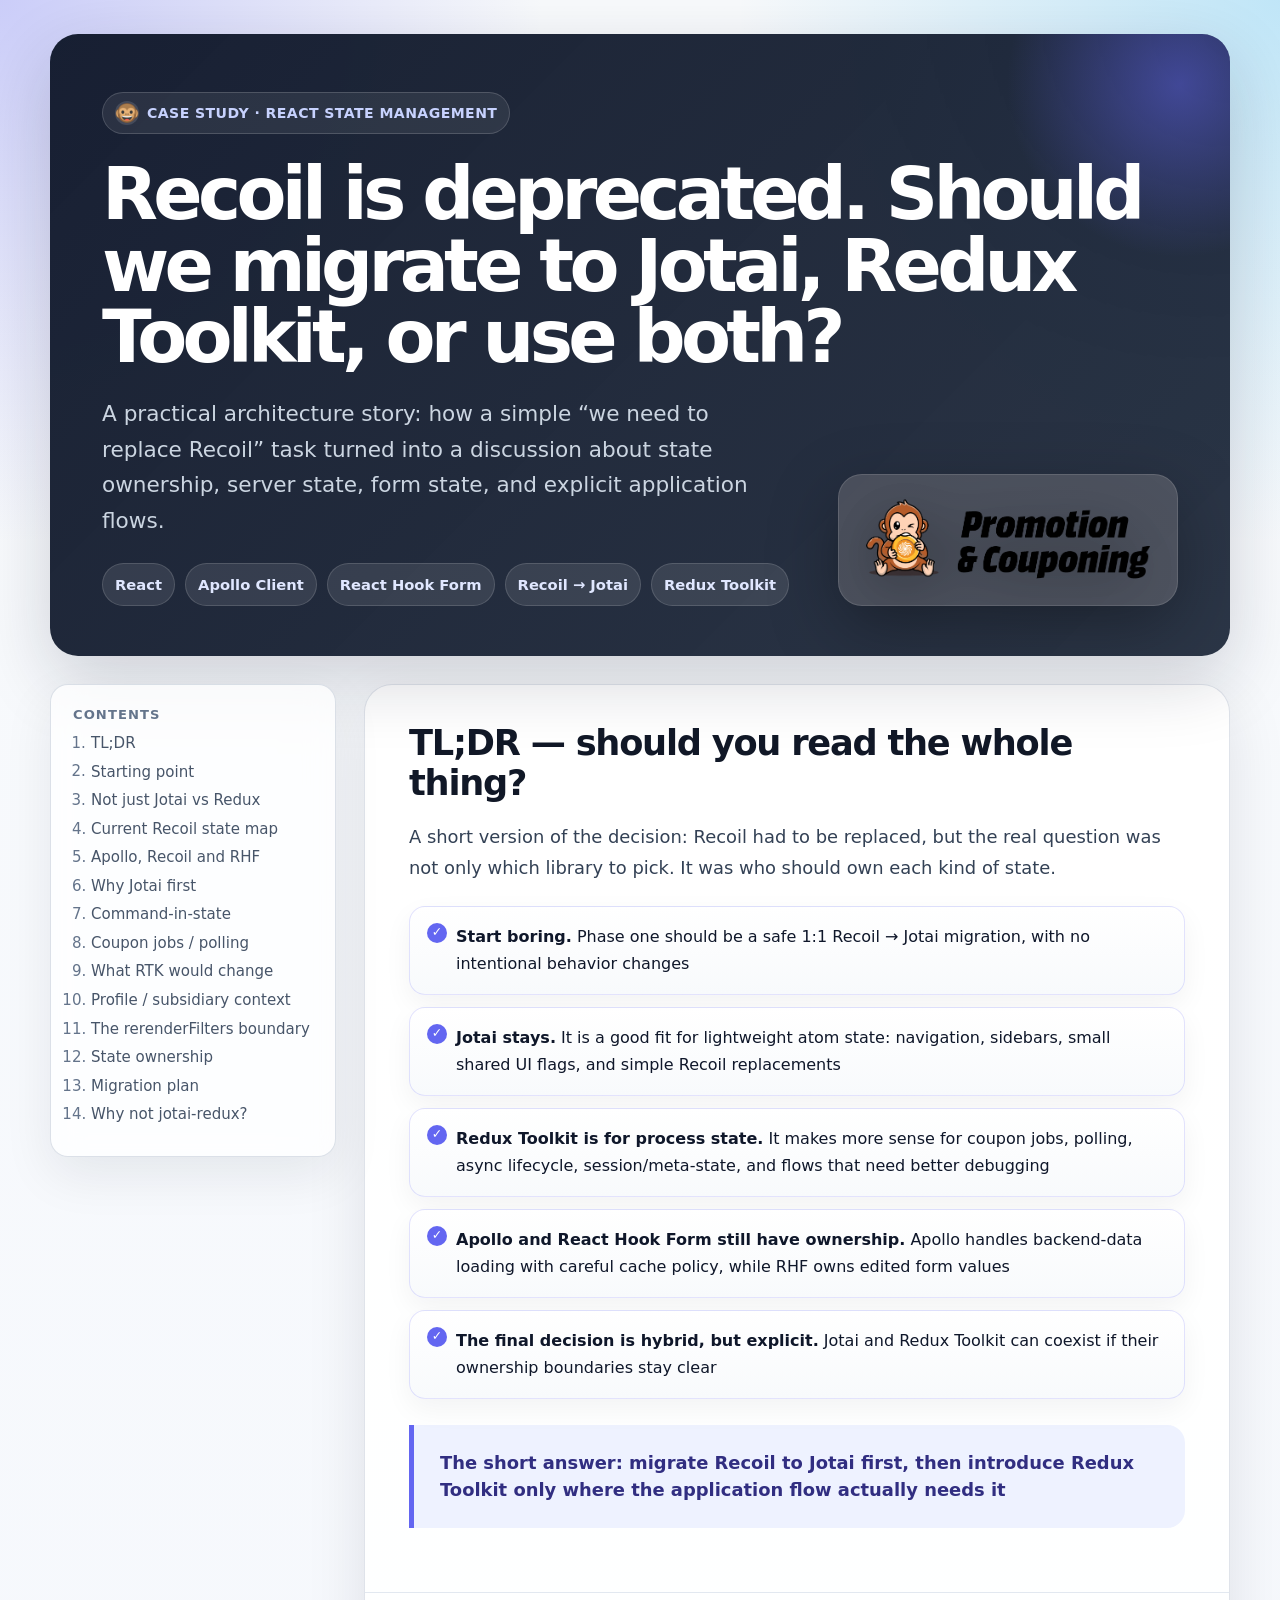
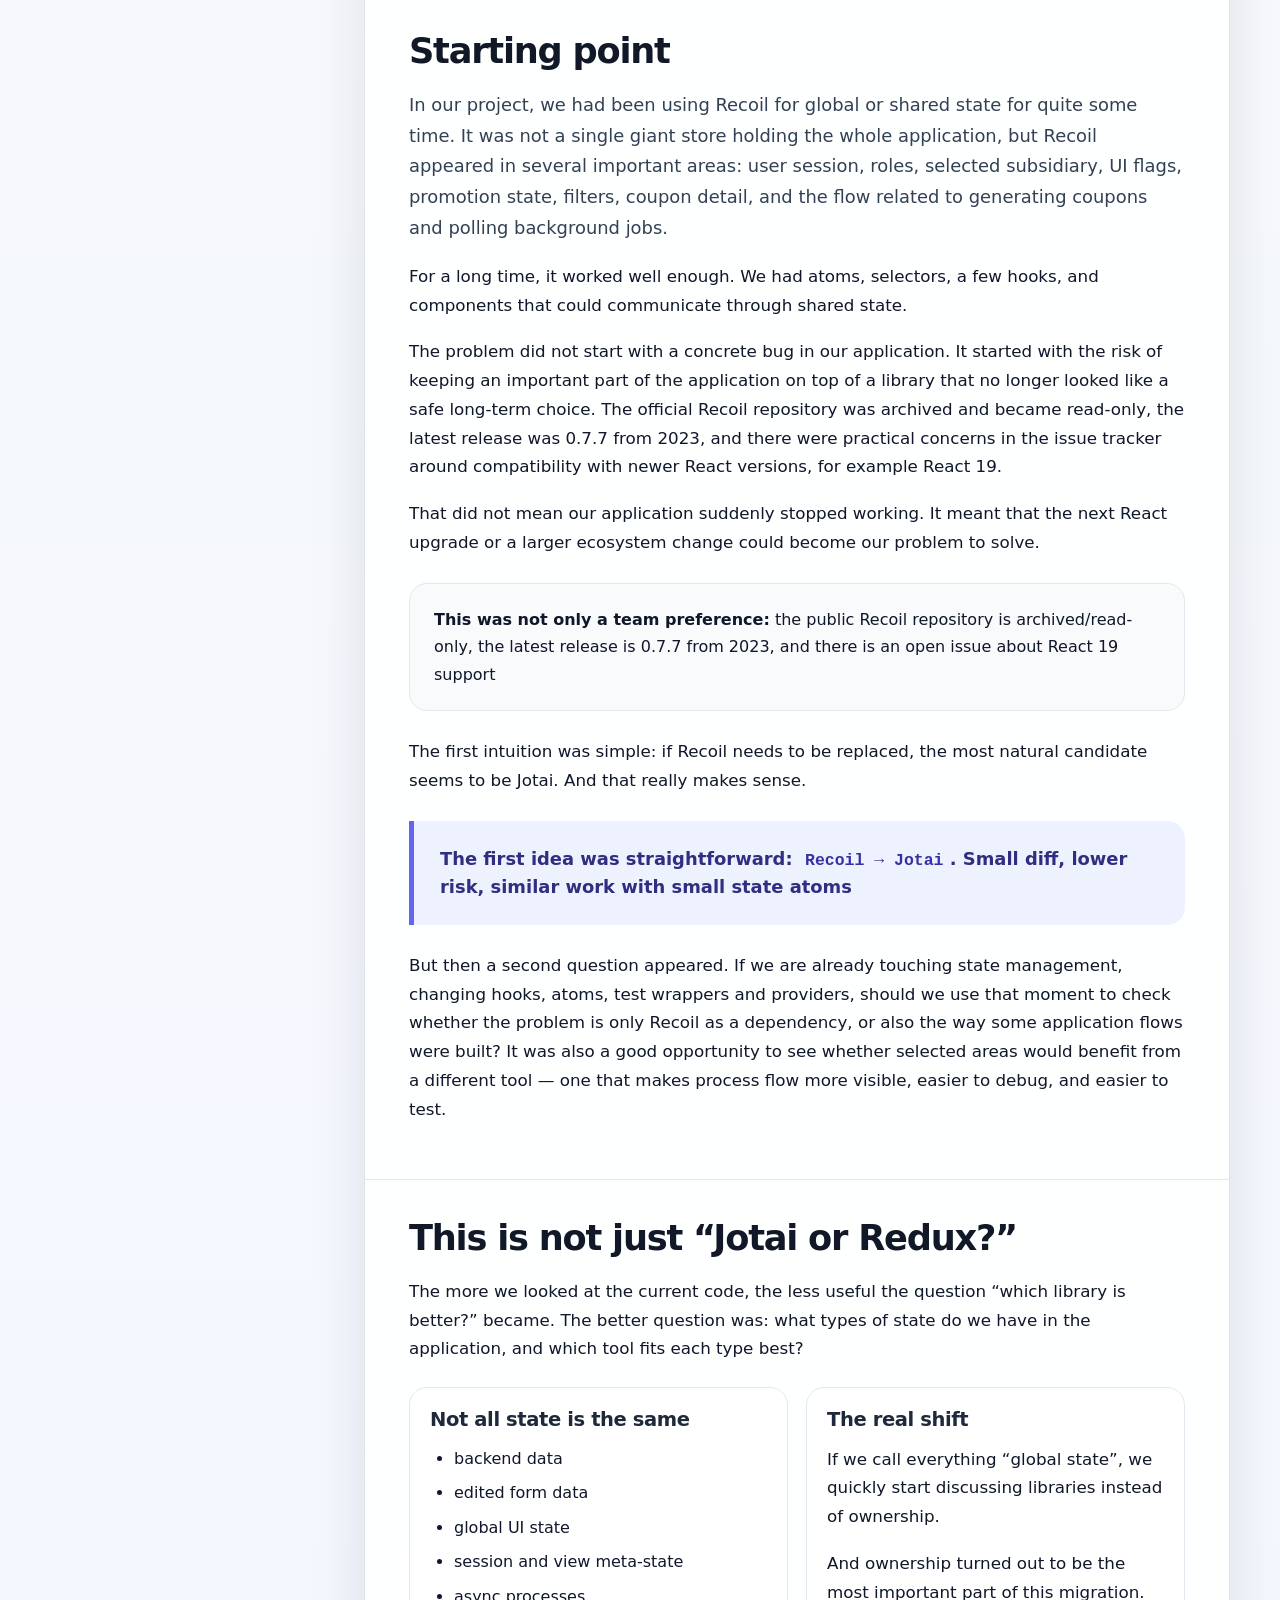
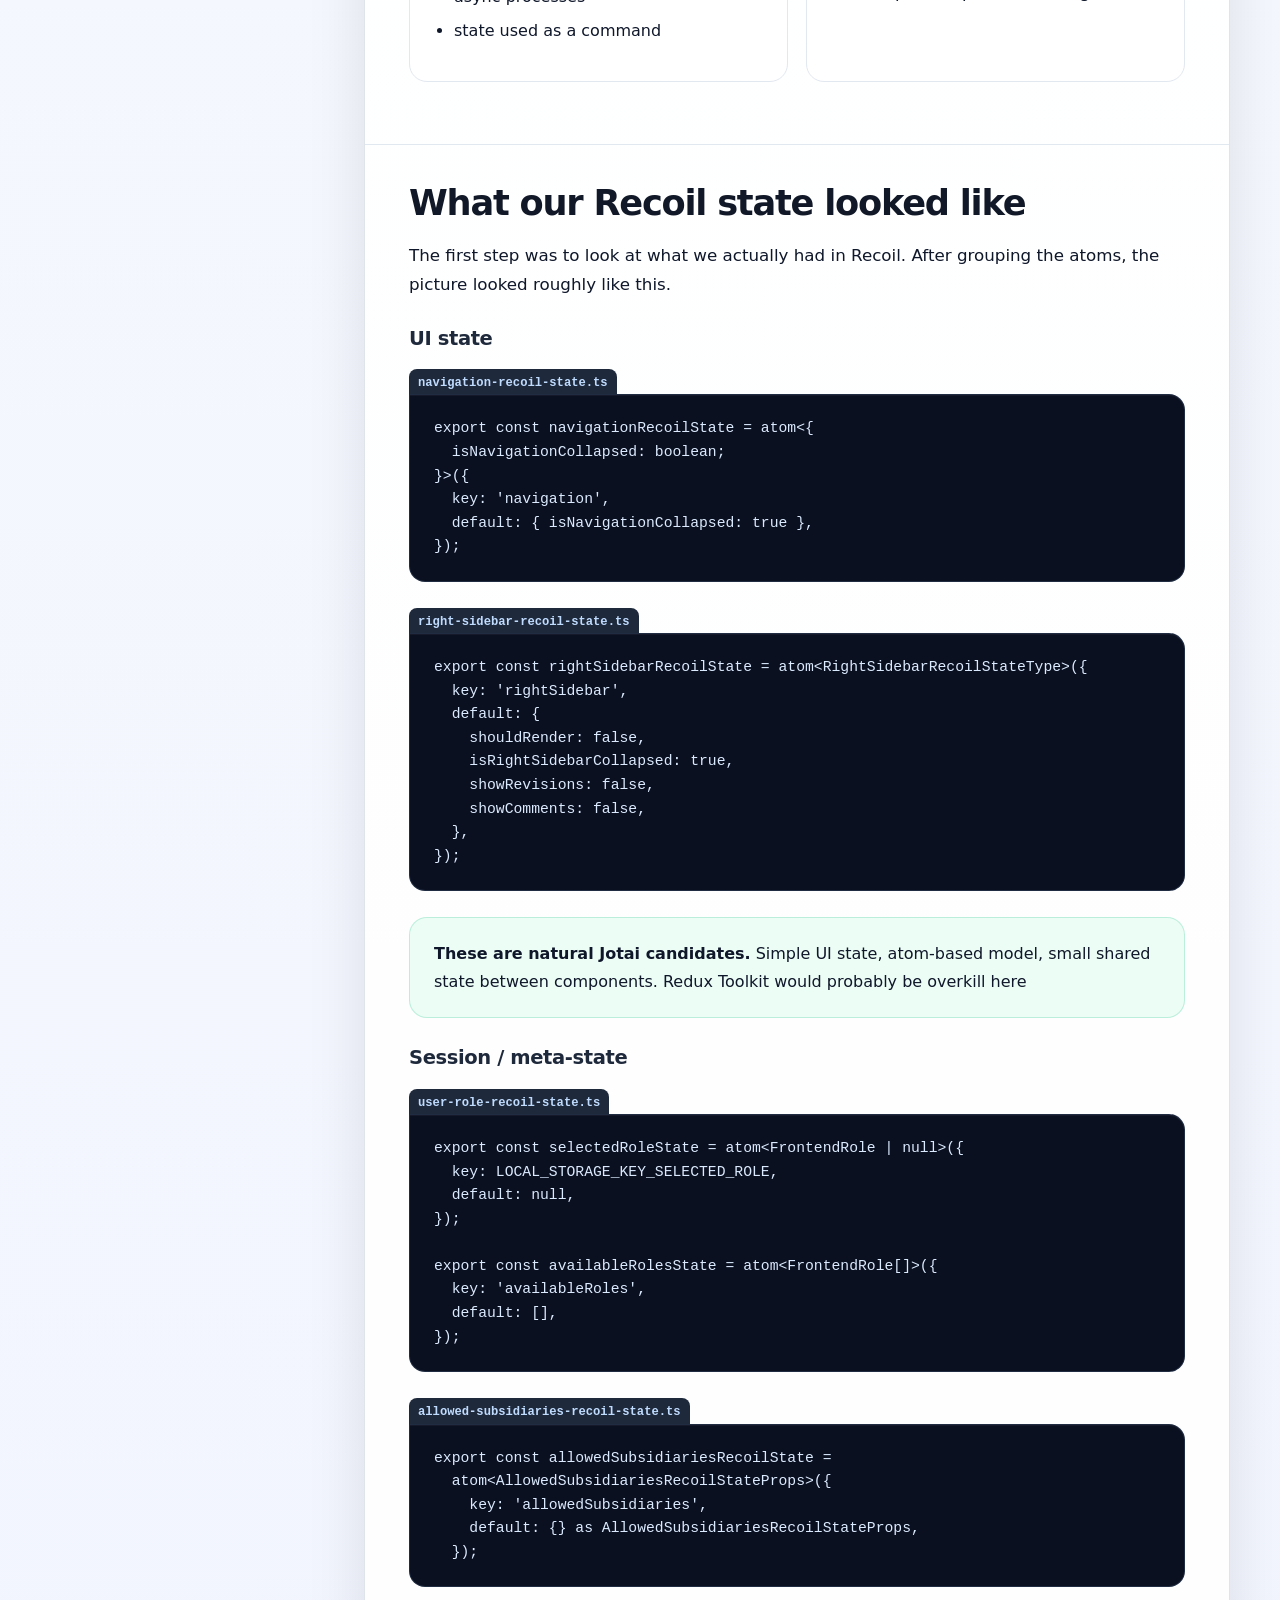
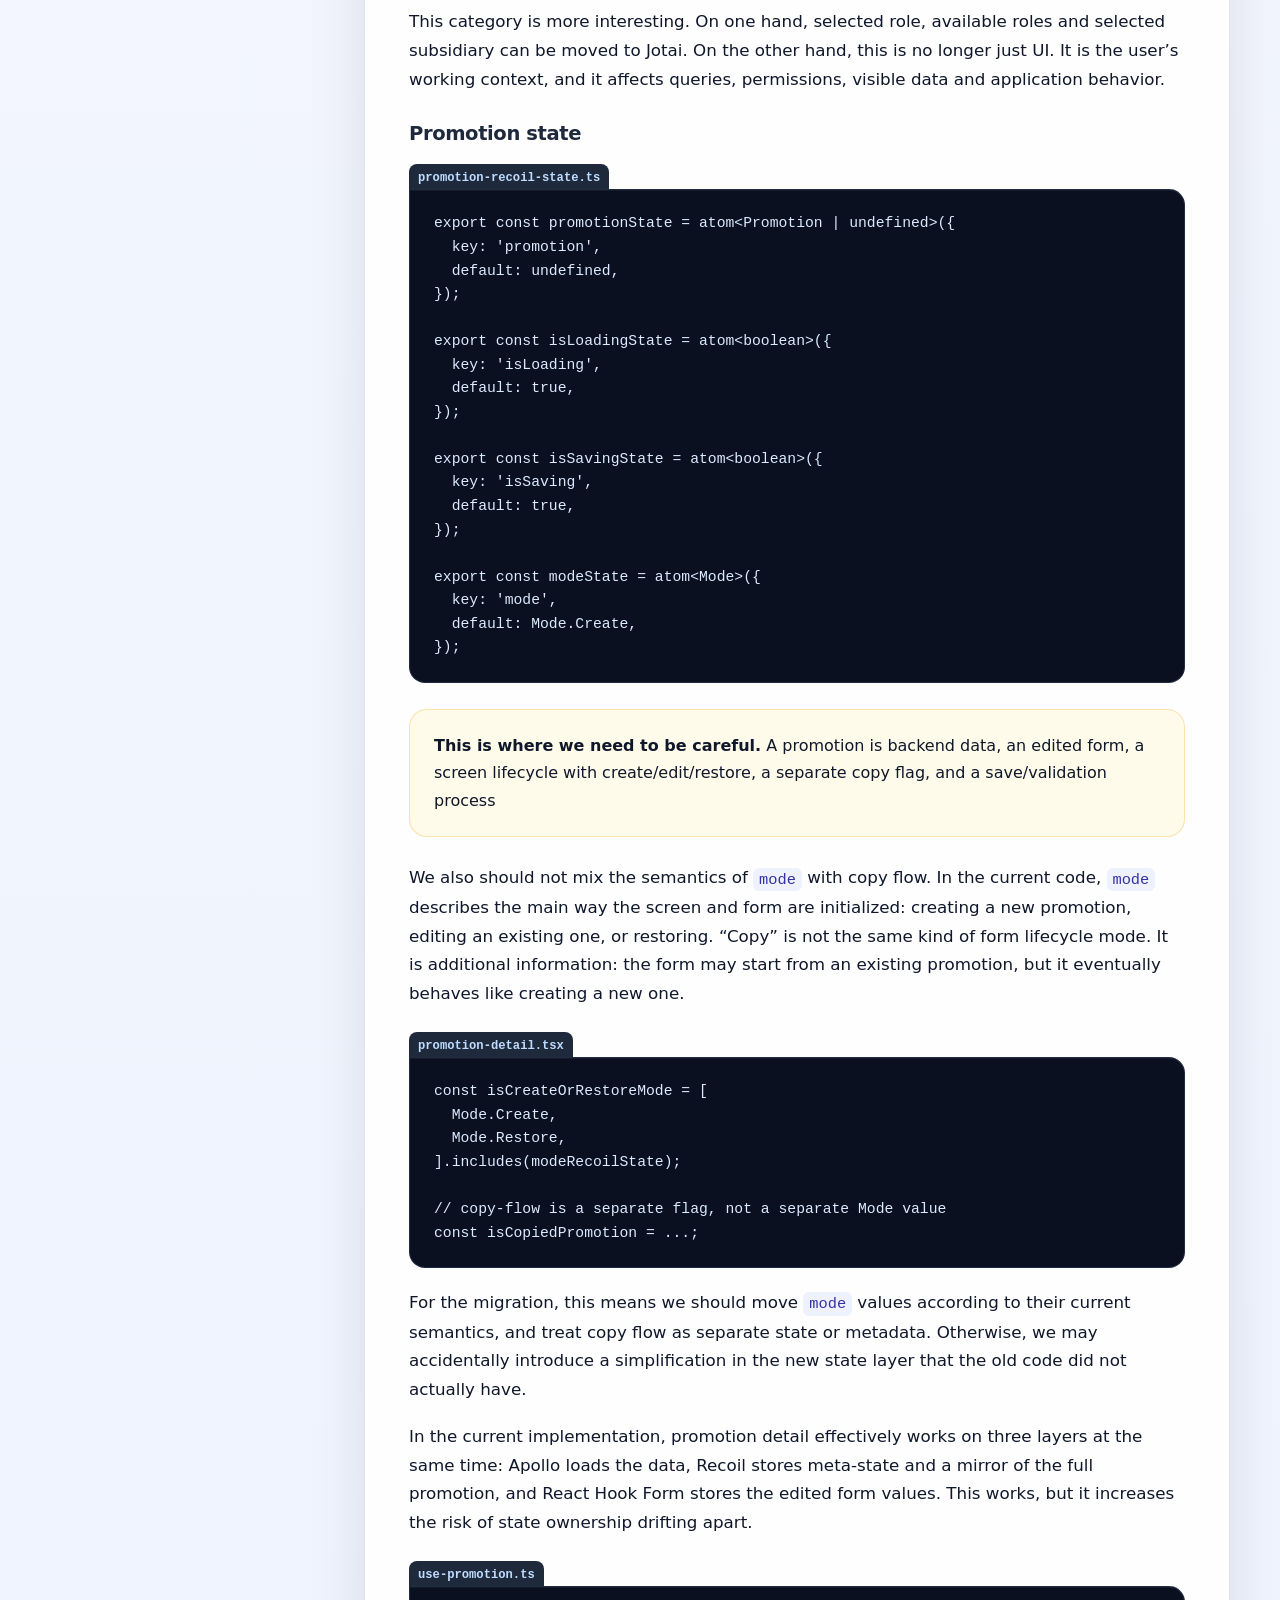
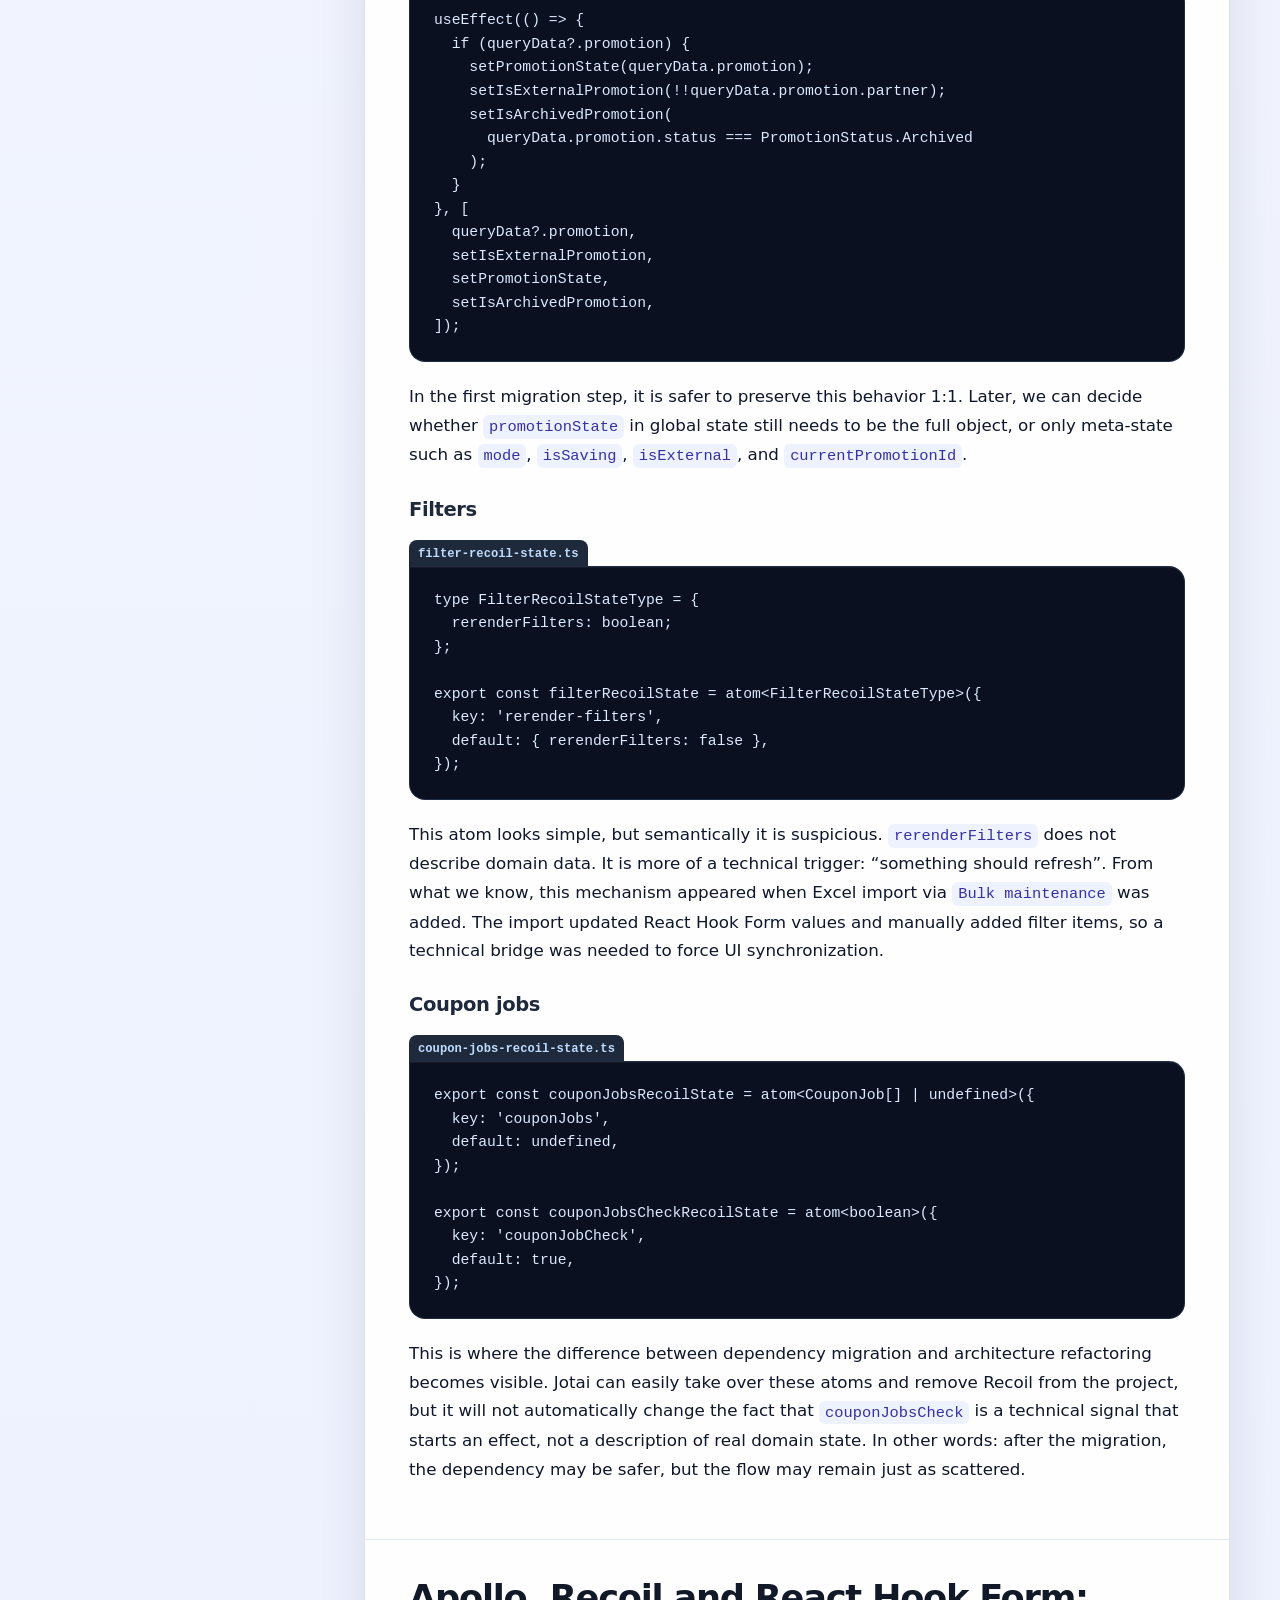
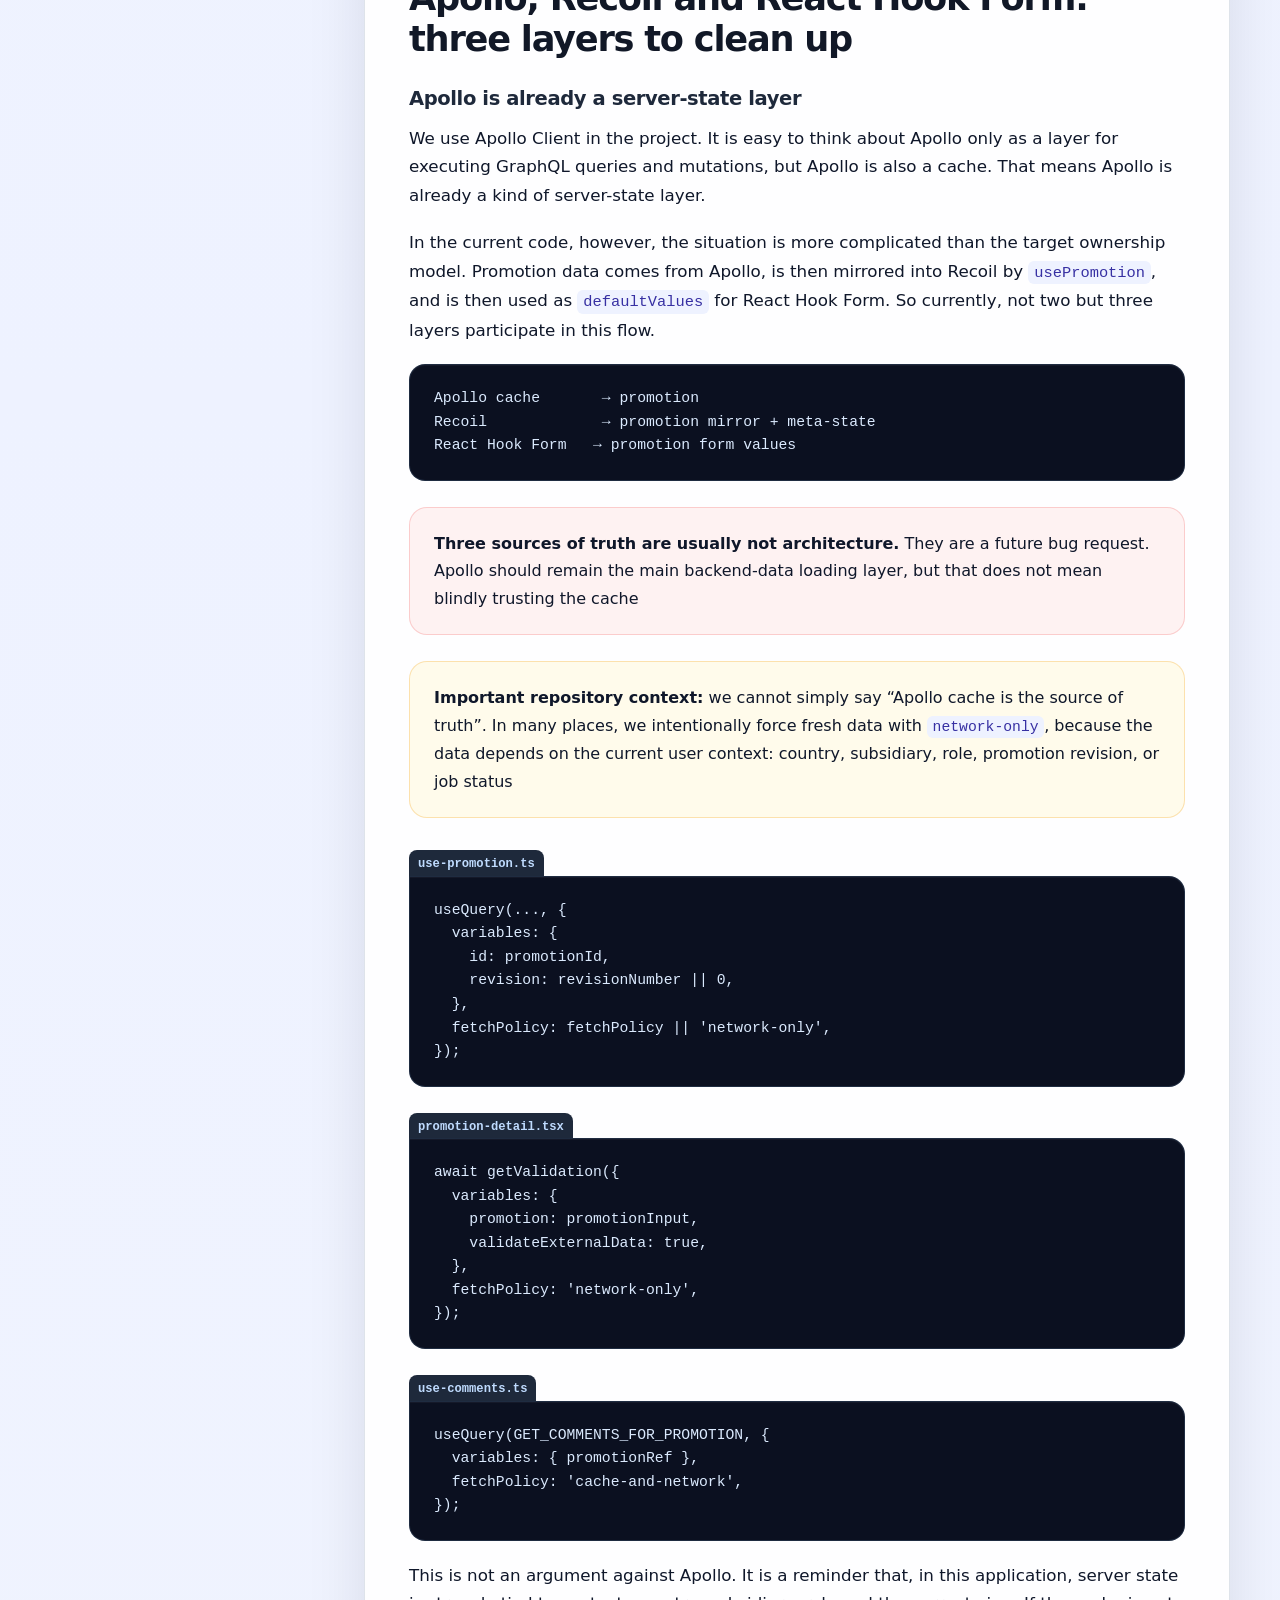
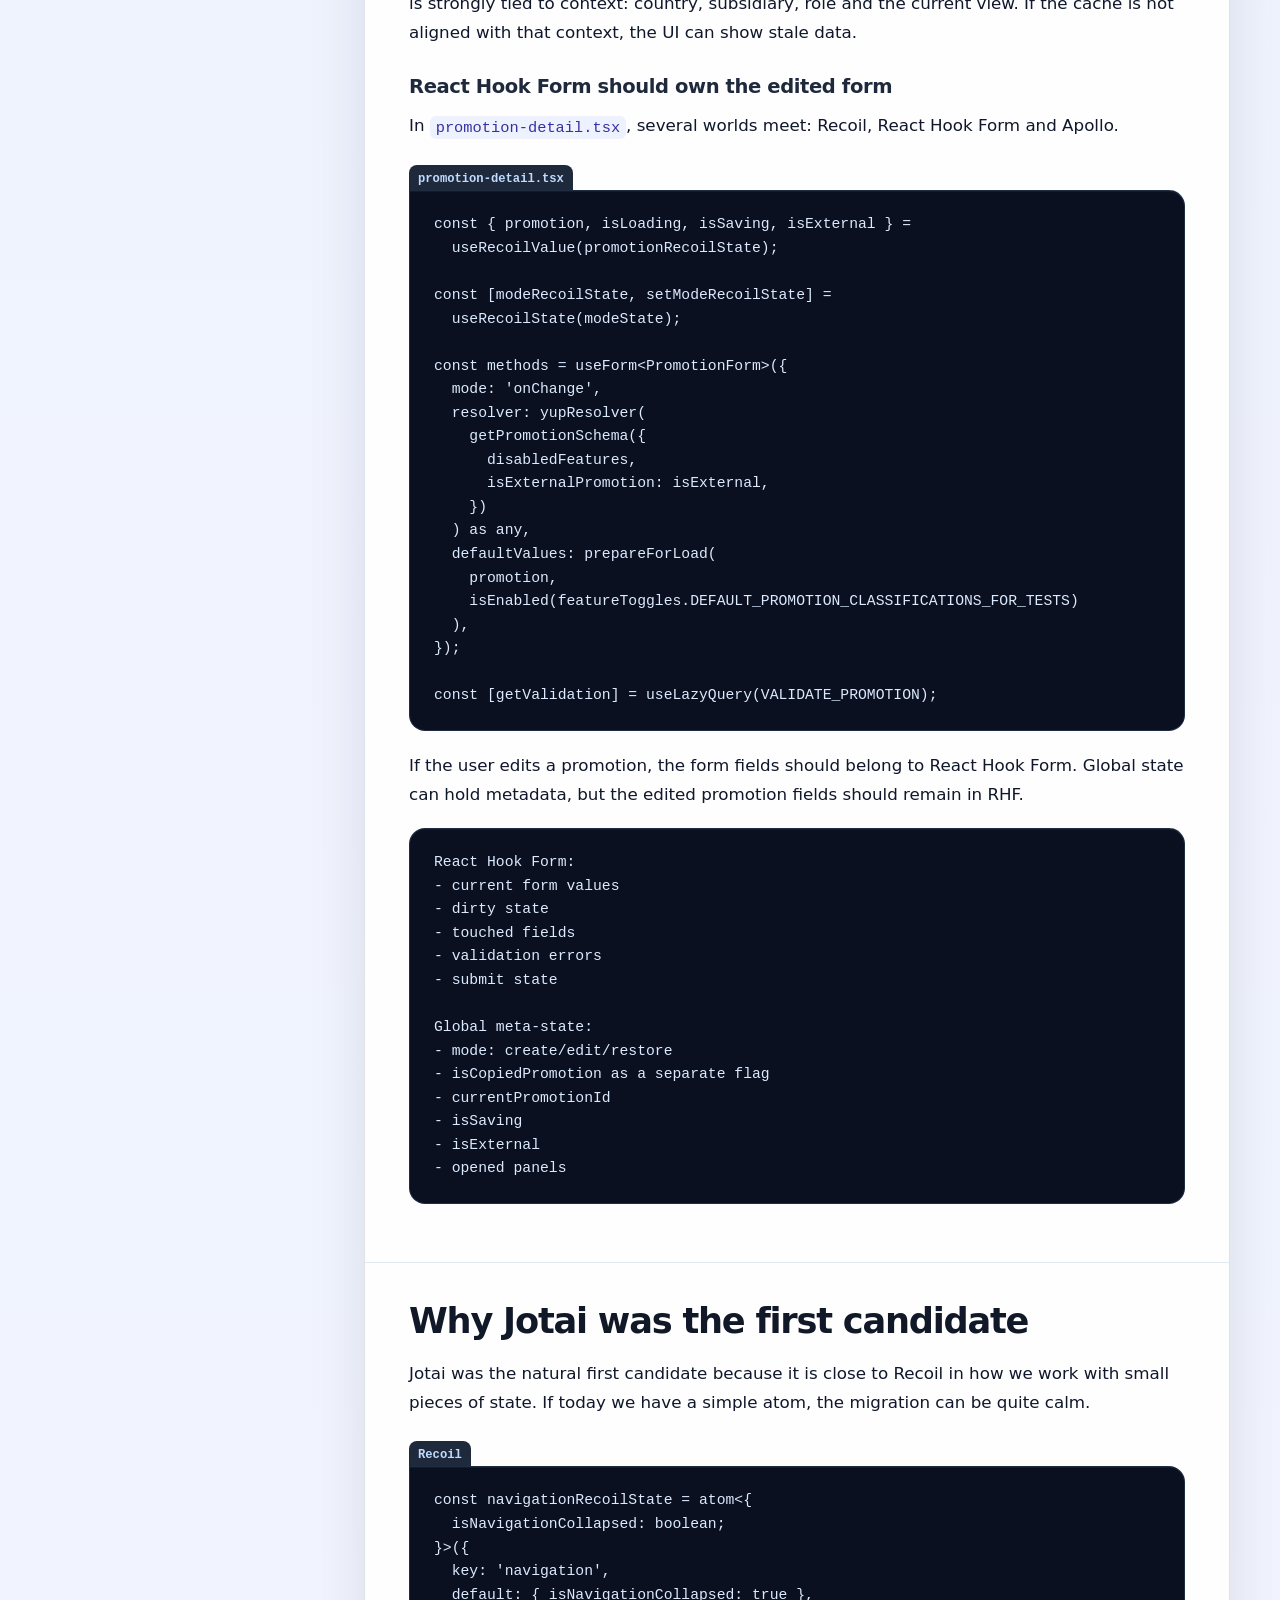
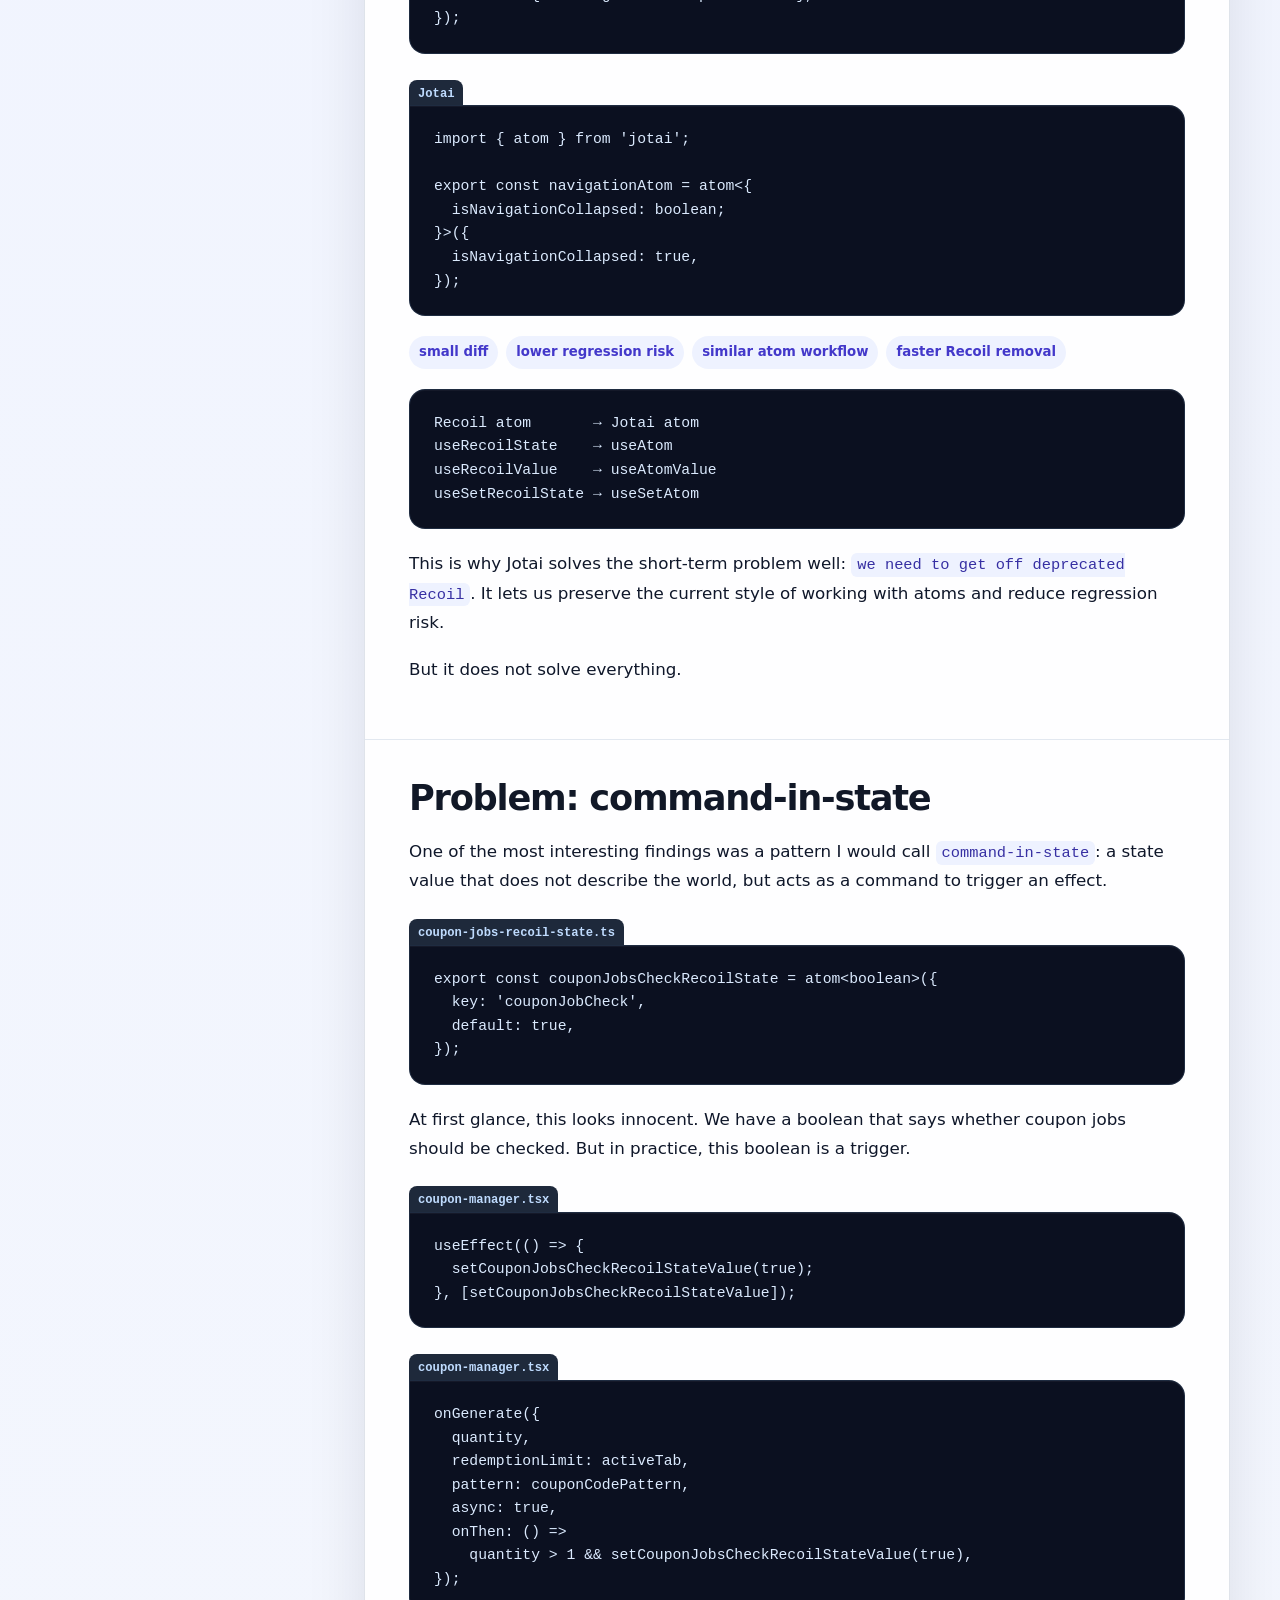
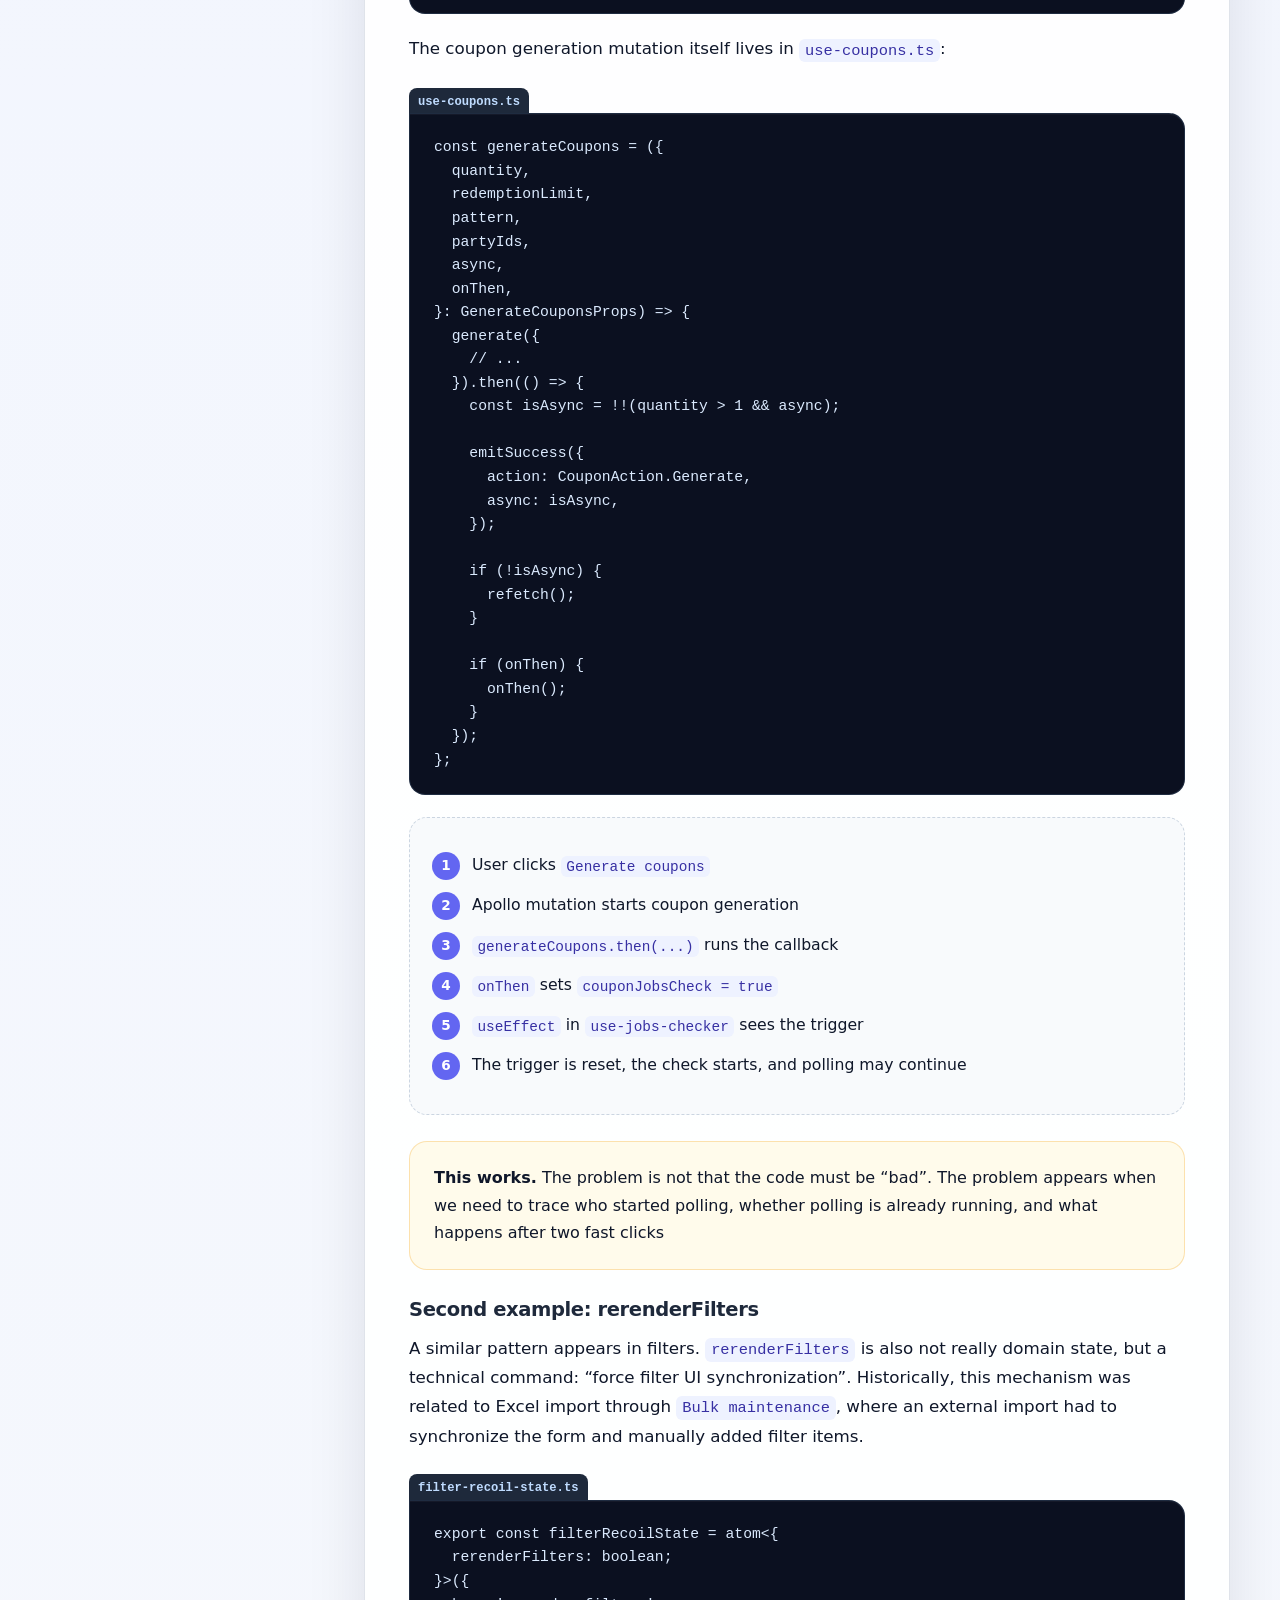
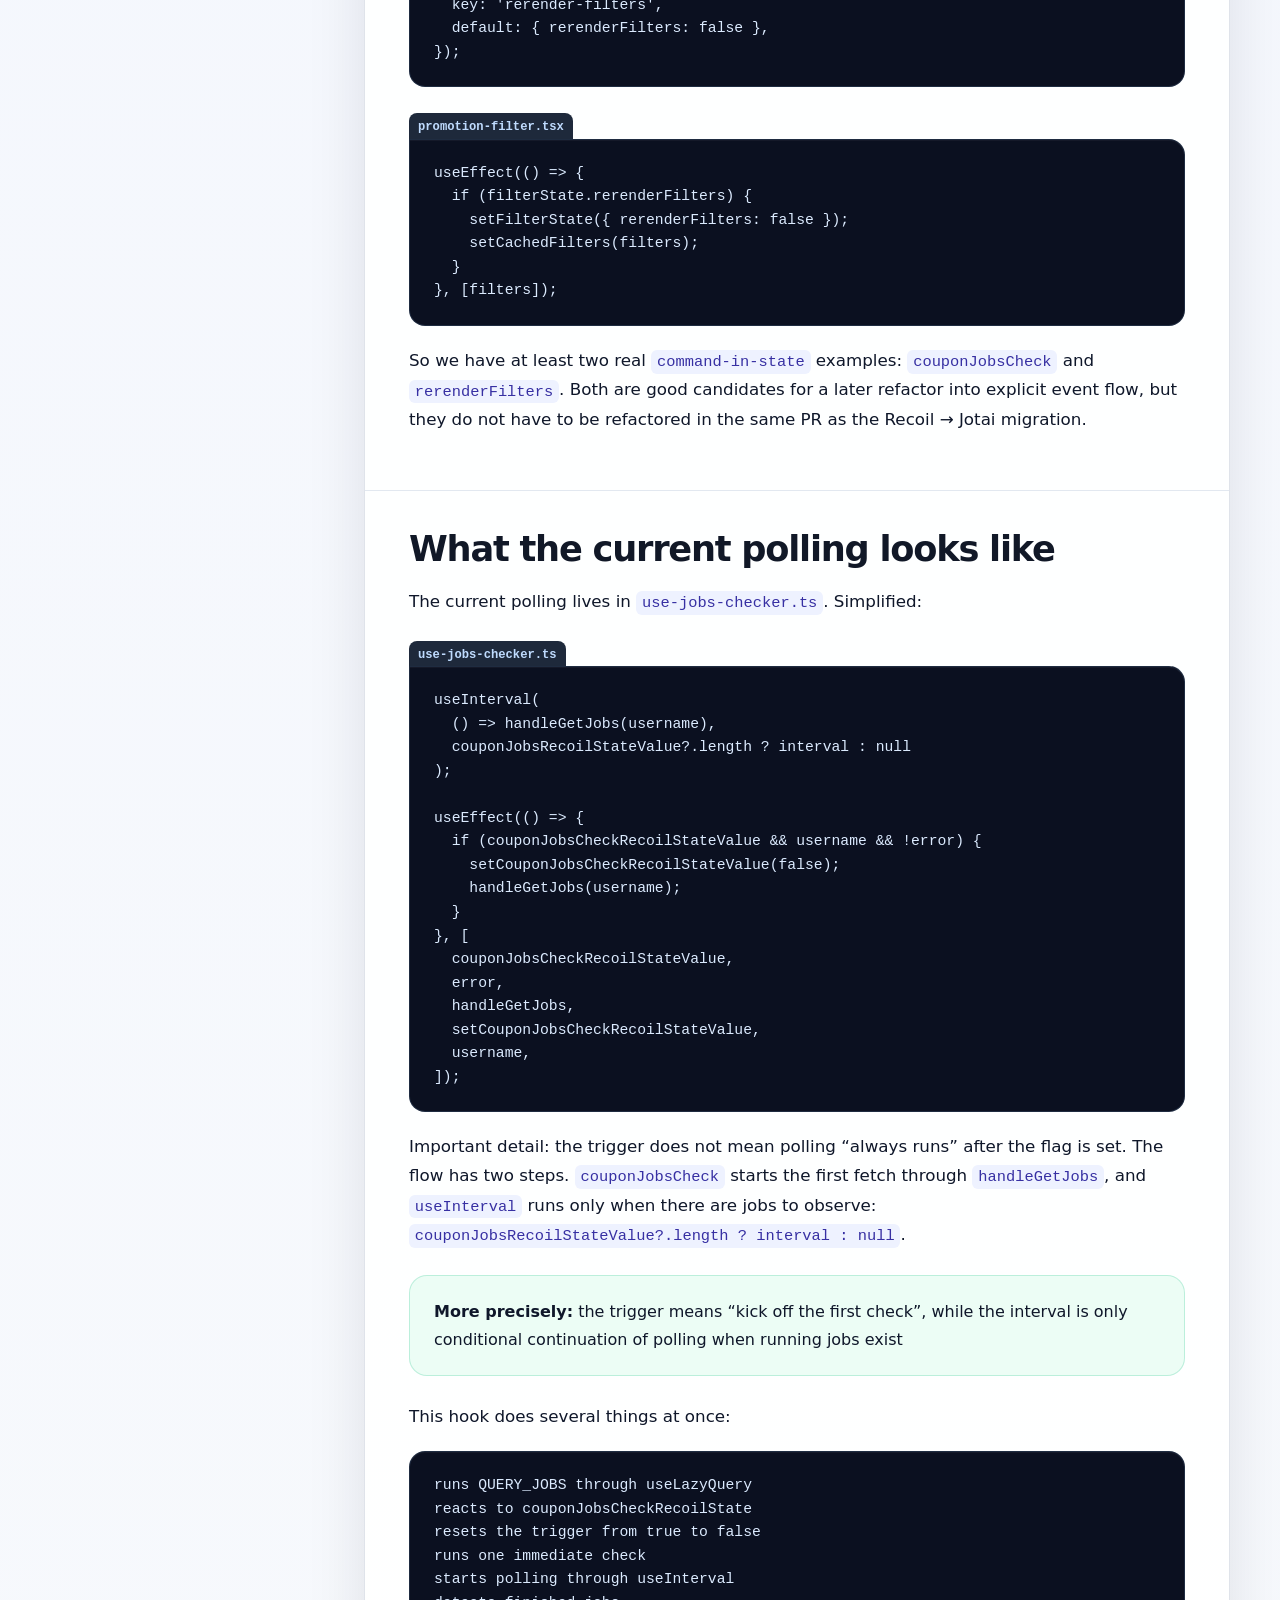
==== index.html @ 20855529 "initial commit" ====
<!doctype html>
<html lang="en">
<head>
  <meta charset="utf-8" />
  <meta name="viewport" content="width=device-width, initial-scale=1" />
  <meta name="author" content="Grzegorz Kromkowski" />
  <meta name="description" content="A practical case study about replacing deprecated Recoil with Jotai and selectively introducing Redux Toolkit for explicit application flows." />
  <title>Recoil is deprecated. Should we migrate to Jotai, Redux Toolkit, or use both?</title>
  <link rel="icon" type="image/x-icon" href="./images/favicon.ico" />
    <link rel="stylesheet" href="./style.css" />

  <!-- jotai-redux docs: atomWithStore creates an atom from a Redux store and is two-way binding. -->
</head>
<body>
  <main class="page">
    <header class="hero">
      <div class="hero-inner">
        <div class="eyebrow"><img class="eyebrow-icon" src="./images/mascot-icon.png" alt="" /> Case study · React state management</div>
        <h1>Recoil is deprecated. Should we migrate to Jotai, Redux Toolkit, or use both?</h1>
        <p class="lead">A practical architecture story: how a simple “we need to replace Recoil” task turned into a discussion about state ownership, server state, form state, and explicit application flows.</p>
        <div class="meta-row"><span class="pill">React</span><span class="pill">Apollo Client</span><span class="pill">React Hook Form</span><span class="pill">Recoil → Jotai</span><span class="pill">Redux Toolkit</span></div>
      </div>
      <div class="hero-logo-panel" aria-label="Team logo"><img class="team-logo" src="./images/team-mascot-logo.png" alt="Team mascot logo" /></div>
    </header>
    <div class="layout">
      <aside class="toc" aria-label="Table of contents"><h2>Contents</h2><ol>
          <li><a href="#tldr">TL;DR</a></li><li><a href="#intro">Starting point</a></li><li><a href="#question">Not just Jotai vs Redux</a></li><li><a href="#recoil-map">Current Recoil state map</a></li><li><a href="#apollo-rhf">Apollo, Recoil and RHF</a></li><li><a href="#jotai">Why Jotai first</a></li><li><a href="#command">Command-in-state</a></li><li><a href="#polling">Coupon jobs / polling</a></li><li><a href="#redux">What RTK would change</a></li><li><a href="#profile">Profile / subsidiary context</a></li><li><a href="#filters">The rerenderFilters boundary</a></li><li><a href="#ownership">State ownership</a></li><li><a href="#plan">Migration plan</a></li><li><a href="#jotai-redux">Why not jotai-redux?</a></li>
          </ol></aside>
      <article class="article-card">
        <section id="tldr">
          <h2>TL;DR — should you read the whole thing?</h2>
          <p class="intro">
            A short version of the decision: Recoil had to be replaced, but the real question was not only which library to pick. It was who should own each kind of state.
          </p>

          <ul class="tldr-list">
            <li>
              <strong>Start boring.</strong>
              Phase one should be a safe 1:1 Recoil → Jotai migration, with no intentional behavior changes
            </li>
            <li>
              <strong>Jotai stays.</strong>
              It is a good fit for lightweight atom state: navigation, sidebars, small shared UI flags, and simple Recoil replacements
            </li>
            <li>
              <strong>Redux Toolkit is for process state.</strong>
              It makes more sense for coupon jobs, polling, async lifecycle, session/meta-state, and flows that need better debugging
            </li>
            <li>
              <strong>Apollo and React Hook Form still have ownership.</strong>
              Apollo handles backend-data loading with careful cache policy, while RHF owns edited form values
            </li>
            <li>
              <strong>The final decision is hybrid, but explicit.</strong>
              Jotai and Redux Toolkit can coexist if their ownership boundaries stay clear
            </li>
          </ul>

          <div class="quote">
            The short answer: migrate Recoil to Jotai first, then introduce Redux Toolkit only where the application flow actually needs it
          </div>
        </section>



        <section id="intro"><h2>Starting point</h2><p class="intro">In our project, we had been using Recoil for global or shared state for quite some time. It was not a single giant store holding the whole application, but Recoil appeared in several important areas: user session, roles, selected subsidiary, UI flags, promotion state, filters, coupon detail, and the flow related to generating coupons and polling background jobs.</p><p>For a long time, it worked well enough. We had atoms, selectors, a few hooks, and components that could communicate through shared state.</p><p>The problem did not start with a concrete bug in our application. It started with the risk of keeping an important part of the application on top of a library that no longer looked like a safe long-term choice. The official Recoil repository was archived and became read-only, the latest release was 0.7.7 from 2023, and there were practical concerns in the issue tracker around compatibility with newer React versions, for example React 19.</p><p>That did not mean our application suddenly stopped working. It meant that the next React upgrade or a larger ecosystem change could become our problem to solve.</p><div class="callout"><strong>This was not only a team preference:</strong> the public Recoil repository is archived/read-only, the latest release is 0.7.7 from 2023, and there is an open issue about React 19 support</div><p>The first intuition was simple: if Recoil needs to be replaced, the most natural candidate seems to be Jotai. And that really makes sense.</p><div class="quote">The first idea was straightforward: <code>Recoil → Jotai</code>. Small diff, lower risk, similar work with small state atoms</div><p>But then a second question appeared. If we are already touching state management, changing hooks, atoms, test wrappers and providers, should we use that moment to check whether the problem is only Recoil as a dependency, or also the way some application flows were built? It was also a good opportunity to see whether selected areas would benefit from a different tool — one that makes process flow more visible, easier to debug, and easier to test.</p></section>
        <section id="question"><h2>This is not just “Jotai or Redux?”</h2><p>The more we looked at the current code, the less useful the question “which library is better?” became. The better question was: what types of state do we have in the application, and which tool fits each type best?</p><div class="split"><div class="mini-card"><h3>Not all state is the same</h3><ul><li>backend data</li><li>edited form data</li><li>global UI state</li><li>session and view meta-state</li><li>async processes</li><li>state used as a command</li></ul></div><div class="mini-card"><h3>The real shift</h3><p>If we call everything “global state”, we quickly start discussing libraries instead of ownership.</p><p>And ownership turned out to be the most important part of this migration.</p></div></div></section>
        <section id="recoil-map"><h2>What our Recoil state looked like</h2><p>The first step was to look at what we actually had in Recoil. After grouping the atoms, the picture looked roughly like this.</p><h3>UI state</h3><span class="code-label">navigation-recoil-state.ts</span><pre><code>export const navigationRecoilState = atom&lt;{
  isNavigationCollapsed: boolean;
}&gt;({
  key: 'navigation',
  default: { isNavigationCollapsed: true },
});</code></pre><span class="code-label">right-sidebar-recoil-state.ts</span><pre><code>export const rightSidebarRecoilState = atom&lt;RightSidebarRecoilStateType&gt;({
  key: 'rightSidebar',
  default: {
    shouldRender: false,
    isRightSidebarCollapsed: true,
    showRevisions: false,
    showComments: false,
  },
});</code></pre><div class="callout success"><strong>These are natural Jotai candidates.</strong> Simple UI state, atom-based model, small shared state between components. Redux Toolkit would probably be overkill here</div><h3>Session / meta-state</h3><span class="code-label">user-role-recoil-state.ts</span><pre><code>export const selectedRoleState = atom&lt;FrontendRole | null&gt;({
  key: LOCAL_STORAGE_KEY_SELECTED_ROLE,
  default: null,
});

export const availableRolesState = atom&lt;FrontendRole[]&gt;({
  key: 'availableRoles',
  default: [],
});</code></pre><span class="code-label">allowed-subsidiaries-recoil-state.ts</span><pre><code>export const allowedSubsidiariesRecoilState =
  atom&lt;AllowedSubsidiariesRecoilStateProps&gt;({
    key: 'allowedSubsidiaries',
    default: {} as AllowedSubsidiariesRecoilStateProps,
  });</code></pre><p>This category is more interesting. On one hand, selected role, available roles and selected subsidiary can be moved to Jotai. On the other hand, this is no longer just UI. It is the user’s working context, and it affects queries, permissions, visible data and application behavior.</p><h3>Promotion state</h3><span class="code-label">promotion-recoil-state.ts</span><pre><code>export const promotionState = atom&lt;Promotion | undefined&gt;({
  key: 'promotion',
  default: undefined,
});

export const isLoadingState = atom&lt;boolean&gt;({
  key: 'isLoading',
  default: true,
});

export const isSavingState = atom&lt;boolean&gt;({
  key: 'isSaving',
  default: true,
});

export const modeState = atom&lt;Mode&gt;({
  key: 'mode',
  default: Mode.Create,
});</code></pre><div class="callout warning"><strong>This is where we need to be careful.</strong> A promotion is backend data, an edited form, a screen lifecycle with create/edit/restore, a separate copy flag, and a save/validation process</div><p>We also should not mix the semantics of <code>mode</code> with copy flow. In the current code, <code>mode</code> describes the main way the screen and form are initialized: creating a new promotion, editing an existing one, or restoring. “Copy” is not the same kind of form lifecycle mode. It is additional information: the form may start from an existing promotion, but it eventually behaves like creating a new one.</p><span class="code-label">promotion-detail.tsx</span><pre><code>const isCreateOrRestoreMode = [
  Mode.Create,
  Mode.Restore,
].includes(modeRecoilState);

// copy-flow is a separate flag, not a separate Mode value
const isCopiedPromotion = ...;</code></pre><p>For the migration, this means we should move <code>mode</code> values according to their current semantics, and treat copy flow as separate state or metadata. Otherwise, we may accidentally introduce a simplification in the new state layer that the old code did not actually have.</p><p>In the current implementation, promotion detail effectively works on three layers at the same time: Apollo loads the data, Recoil stores meta-state and a mirror of the full promotion, and React Hook Form stores the edited form values. This works, but it increases the risk of state ownership drifting apart.</p><span class="code-label">use-promotion.ts</span><pre><code>useEffect(() => {
  if (queryData?.promotion) {
    setPromotionState(queryData.promotion);
    setIsExternalPromotion(!!queryData.promotion.partner);
    setIsArchivedPromotion(
      queryData.promotion.status === PromotionStatus.Archived
    );
  }
}, [
  queryData?.promotion,
  setIsExternalPromotion,
  setPromotionState,
  setIsArchivedPromotion,
]);</code></pre><p>In the first migration step, it is safer to preserve this behavior 1:1. Later, we can decide whether <code>promotionState</code> in global state still needs to be the full object, or only meta-state such as <code>mode</code>, <code>isSaving</code>, <code>isExternal</code>, and <code>currentPromotionId</code>.</p><h3>Filters</h3><span class="code-label">filter-recoil-state.ts</span><pre><code>type FilterRecoilStateType = {
  rerenderFilters: boolean;
};

export const filterRecoilState = atom&lt;FilterRecoilStateType&gt;({
  key: 'rerender-filters',
  default: { rerenderFilters: false },
});</code></pre><p>This atom looks simple, but semantically it is suspicious. <code>rerenderFilters</code> does not describe domain data. It is more of a technical trigger: “something should refresh”. From what we know, this mechanism appeared when Excel import via <code>Bulk maintenance</code> was added. The import updated React Hook Form values and manually added filter items, so a technical bridge was needed to force UI synchronization.</p><h3>Coupon jobs</h3><span class="code-label">coupon-jobs-recoil-state.ts</span><pre><code>export const couponJobsRecoilState = atom&lt;CouponJob[] | undefined&gt;({
  key: 'couponJobs',
  default: undefined,
});

export const couponJobsCheckRecoilState = atom&lt;boolean&gt;({
  key: 'couponJobCheck',
  default: true,
});</code></pre><p>This is where the difference between dependency migration and architecture refactoring becomes visible. Jotai can easily take over these atoms and remove Recoil from the project, but it will not automatically change the fact that <code>couponJobsCheck</code> is a technical signal that starts an effect, not a description of real domain state. In other words: after the migration, the dependency may be safer, but the flow may remain just as scattered.</p></section>
        <section id="apollo-rhf"><h2>Apollo, Recoil and React Hook Form: three layers to clean up</h2><h3>Apollo is already a server-state layer</h3><p>We use Apollo Client in the project. It is easy to think about Apollo only as a layer for executing GraphQL queries and mutations, but Apollo is also a cache. That means Apollo is already a kind of server-state layer.</p><p>In the current code, however, the situation is more complicated than the target ownership model. Promotion data comes from Apollo, is then mirrored into Recoil by <code>usePromotion</code>, and is then used as <code>defaultValues</code> for React Hook Form. So currently, not two but three layers participate in this flow.</p><pre><code>Apollo cache       → promotion
Recoil             → promotion mirror + meta-state
React Hook Form   → promotion form values</code></pre><div class="callout danger"><strong>Three sources of truth are usually not architecture.</strong> They are a future bug request. Apollo should remain the main backend-data loading layer, but that does not mean blindly trusting the cache</div><div class="callout warning"><strong>Important repository context:</strong> we cannot simply say “Apollo cache is the source of truth”. In many places, we intentionally force fresh data with <code>network-only</code>, because the data depends on the current user context: country, subsidiary, role, promotion revision, or job status</div><span class="code-label">use-promotion.ts</span><pre><code>useQuery(..., {
  variables: {
    id: promotionId,
    revision: revisionNumber || 0,
  },
  fetchPolicy: fetchPolicy || 'network-only',
});</code></pre><span class="code-label">promotion-detail.tsx</span><pre><code>await getValidation({
  variables: {
    promotion: promotionInput,
    validateExternalData: true,
  },
  fetchPolicy: 'network-only',
});</code></pre><span class="code-label">use-comments.ts</span><pre><code>useQuery(GET_COMMENTS_FOR_PROMOTION, {
  variables: { promotionRef },
  fetchPolicy: 'cache-and-network',
});</code></pre><p>This is not an argument against Apollo. It is a reminder that, in this application, server state is strongly tied to context: country, subsidiary, role and the current view. If the cache is not aligned with that context, the UI can show stale data.</p><h3>React Hook Form should own the edited form</h3><p>In <code>promotion-detail.tsx</code>, several worlds meet: Recoil, React Hook Form and Apollo.</p><span class="code-label">promotion-detail.tsx</span><pre><code>const { promotion, isLoading, isSaving, isExternal } =
  useRecoilValue(promotionRecoilState);

const [modeRecoilState, setModeRecoilState] =
  useRecoilState(modeState);

const methods = useForm&lt;PromotionForm&gt;({
  mode: 'onChange',
  resolver: yupResolver(
    getPromotionSchema({
      disabledFeatures,
      isExternalPromotion: isExternal,
    })
  ) as any,
  defaultValues: prepareForLoad(
    promotion,
    isEnabled(featureToggles.DEFAULT_PROMOTION_CLASSIFICATIONS_FOR_TESTS)
  ),
});

const [getValidation] = useLazyQuery(VALIDATE_PROMOTION);</code></pre><p>If the user edits a promotion, the form fields should belong to React Hook Form. Global state can hold metadata, but the edited promotion fields should remain in RHF.</p><pre><code>React Hook Form:
- current form values
- dirty state
- touched fields
- validation errors
- submit state

Global meta-state:
- mode: create/edit/restore
- isCopiedPromotion as a separate flag
- currentPromotionId
- isSaving
- isExternal
- opened panels</code></pre></section>
        <section id="jotai"><h2>Why Jotai was the first candidate</h2><p>Jotai was the natural first candidate because it is close to Recoil in how we work with small pieces of state. If today we have a simple atom, the migration can be quite calm.</p><span class="code-label">Recoil</span><pre><code>const navigationRecoilState = atom&lt;{
  isNavigationCollapsed: boolean;
}&gt;({
  key: 'navigation',
  default: { isNavigationCollapsed: true },
});</code></pre><span class="code-label">Jotai</span><pre><code>import { atom } from 'jotai';

export const navigationAtom = atom&lt;{
  isNavigationCollapsed: boolean;
}&gt;({
  isNavigationCollapsed: true,
});</code></pre><div class="tag-row"><span class="tag">small diff</span><span class="tag">lower regression risk</span><span class="tag">similar atom workflow</span><span class="tag">faster Recoil removal</span></div><pre><code>Recoil atom       → Jotai atom
useRecoilState    → useAtom
useRecoilValue    → useAtomValue
useSetRecoilState → useSetAtom</code></pre><p>This is why Jotai solves the short-term problem well: <code>we need to get off deprecated Recoil</code>. It lets us preserve the current style of working with atoms and reduce regression risk.</p><p>But it does not solve everything.</p></section>
        <section id="command"><h2>Problem: command-in-state</h2><p>One of the most interesting findings was a pattern I would call <code>command-in-state</code>: a state value that does not describe the world, but acts as a command to trigger an effect.</p><span class="code-label">coupon-jobs-recoil-state.ts</span><pre><code>export const couponJobsCheckRecoilState = atom&lt;boolean&gt;({
  key: 'couponJobCheck',
  default: true,
});</code></pre><p>At first glance, this looks innocent. We have a boolean that says whether coupon jobs should be checked. But in practice, this boolean is a trigger.</p><span class="code-label">coupon-manager.tsx</span><pre><code>useEffect(() => {
  setCouponJobsCheckRecoilStateValue(true);
}, [setCouponJobsCheckRecoilStateValue]);</code></pre><span class="code-label">coupon-manager.tsx</span><pre><code>onGenerate({
  quantity,
  redemptionLimit: activeTab,
  pattern: couponCodePattern,
  async: true,
  onThen: () =>
    quantity > 1 && setCouponJobsCheckRecoilStateValue(true),
});</code></pre><p>The coupon generation mutation itself lives in <code>use-coupons.ts</code>:</p><span class="code-label">use-coupons.ts</span><pre><code>const generateCoupons = ({
  quantity,
  redemptionLimit,
  pattern,
  partyIds,
  async,
  onThen,
}: GenerateCouponsProps) => {
  generate({
    // ...
  }).then(() => {
    const isAsync = !!(quantity > 1 && async);

    emitSuccess({
      action: CouponAction.Generate,
      async: isAsync,
    });

    if (!isAsync) {
      refetch();
    }

    if (onThen) {
      onThen();
    }
  });
};</code></pre><div class="flow"><div class="flow-step"><span>1</span><p>User clicks <code>Generate coupons</code></p></div><div class="flow-step"><span>2</span><p>Apollo mutation starts coupon generation</p></div><div class="flow-step"><span>3</span><p><code>generateCoupons.then(...)</code> runs the callback</p></div><div class="flow-step"><span>4</span><p><code>onThen</code> sets <code>couponJobsCheck = true</code></p></div><div class="flow-step"><span>5</span><p><code>useEffect</code> in <code>use-jobs-checker</code> sees the trigger</p></div><div class="flow-step"><span>6</span><p>The trigger is reset, the check starts, and polling may continue</p></div></div><div class="callout warning"><strong>This works.</strong> The problem is not that the code must be “bad”. The problem appears when we need to trace who started polling, whether polling is already running, and what happens after two fast clicks</div><h3>Second example: rerenderFilters</h3><p>A similar pattern appears in filters. <code>rerenderFilters</code> is also not really domain state, but a technical command: “force filter UI synchronization”. Historically, this mechanism was related to Excel import through <code>Bulk maintenance</code>, where an external import had to synchronize the form and manually added filter items.</p><span class="code-label">filter-recoil-state.ts</span><pre><code>export const filterRecoilState = atom&lt;{
  rerenderFilters: boolean;
}&gt;({
  key: 'rerender-filters',
  default: { rerenderFilters: false },
});</code></pre><span class="code-label">promotion-filter.tsx</span><pre><code>useEffect(() => {
  if (filterState.rerenderFilters) {
    setFilterState({ rerenderFilters: false });
    setCachedFilters(filters);
  }
}, [filters]);</code></pre><p>So we have at least two real <code>command-in-state</code> examples: <code>couponJobsCheck</code> and <code>rerenderFilters</code>. Both are good candidates for a later refactor into explicit event flow, but they do not have to be refactored in the same PR as the Recoil → Jotai migration.</p></section>
        <section id="polling"><h2>What the current polling looks like</h2><p>The current polling lives in <code>use-jobs-checker.ts</code>. Simplified:</p><span class="code-label">use-jobs-checker.ts</span><pre><code>useInterval(
  () => handleGetJobs(username),
  couponJobsRecoilStateValue?.length ? interval : null
);

useEffect(() => {
  if (couponJobsCheckRecoilStateValue && username && !error) {
    setCouponJobsCheckRecoilStateValue(false);
    handleGetJobs(username);
  }
}, [
  couponJobsCheckRecoilStateValue,
  error,
  handleGetJobs,
  setCouponJobsCheckRecoilStateValue,
  username,
]);</code></pre><p>Important detail: the trigger does not mean polling “always runs” after the flag is set. The flow has two steps. <code>couponJobsCheck</code> starts the first fetch through <code>handleGetJobs</code>, and <code>useInterval</code> runs only when there are jobs to observe: <code>couponJobsRecoilStateValue?.length ? interval : null</code>.</p><div class="callout success"><strong>More precisely:</strong> the trigger means “kick off the first check”, while the interval is only conditional continuation of polling when running jobs exist</div><p>This hook does several things at once:</p><pre><code>runs QUERY_JOBS through useLazyQuery
reacts to couponJobsCheckRecoilState
resets the trigger from true to false
runs one immediate check
starts polling through useInterval
detects finished jobs
shows notifications
updates global jobs state</code></pre><p>This is why Redux Toolkit entered the discussion. Not because Redux is better for every kind of state, but because here we are dealing with a process.</p><div class="callout">We have process start, process status, polling, completion conditions, errors, notifications, possible duplication and a need to debug the sequence of events</div><h3>Minimal Recoil → Jotai migration</h3><p>As we can see, <code>use-jobs-checker</code> already has quite a lot of responsibility. Still, the first migration step does not need to solve the entire polling problem immediately. If the goal of phase one is to safely and quickly remove Recoil, we can first move atoms 1:1 to Jotai and preserve current behavior.</p><p>A minimal migration could look like this:</p><pre><code>- import { atom } from 'recoil';
+ import { atom } from 'jotai';

- export const couponJobsCheckRecoilState = atom&lt;boolean&gt;({
-   key: 'couponJobCheck',
-   default: true,
- });
+ export const couponJobsCheckAtom = atom&lt;boolean&gt;(true);</code></pre><pre><code>- const setCouponJobsCheckRecoilStateValue =
-   useSetRecoilState(couponJobsCheckRecoilState);
+ const setCouponJobsCheck = useSetAtom(couponJobsCheckAtom);

- onThen: () => quantity > 1 && setCouponJobsCheckRecoilStateValue(true),
+ onThen: () => quantity > 1 && setCouponJobsCheck(true),</code></pre><div class="callout warning">This is a good first step if the goal is a safe Recoil migration. But architecturally, the problem remains. We still have a boolean trigger, polling started by an effect, and scattered flow</div></section>
        <section id="redux"><h2>What this could look like in Redux Toolkit</h2><p>In Redux Toolkit, this process can be described more explicitly. Instead of hidden flow based on a boolean trigger and <code>useEffect</code>, we can have a sequence of actions:</p><pre><code>coupon/generateRequested
couponJobs/triggerJobsCheck
couponJobs/startJobsCheck
couponJobs/setJobs
couponJobs/clearJobs
couponJobs/pollingFinished
couponJobs/pollingFailed</code></pre><div class="timeline"><div class="timeline-row"><div class="timeline-time">15:23:01</div><div class="timeline-action">coupon/generateRequested</div></div><div class="timeline-row"><div class="timeline-time">15:23:01</div><div class="timeline-action">couponJobs/startPolling/pending</div></div><div class="timeline-row"><div class="timeline-time">15:23:04</div><div class="timeline-action">couponJobs/jobsUpdated</div></div><div class="timeline-row"><div class="timeline-time">15:23:07</div><div class="timeline-action">couponJobs/jobsUpdated</div></div><div class="timeline-row"><div class="timeline-time">15:23:07</div><div class="timeline-action">couponJobs/startPolling/fulfilled</div></div></div><p>A minimal slice candidate could look like this:</p><span class="code-label">coupon-jobs-slice.ts</span><pre><code>import { createSlice, PayloadAction } from '@reduxjs/toolkit';
import { CouponJob } from '#types/generated-types';

interface CouponJobsState {
  jobs: CouponJob[] | null;
  shouldCheck: boolean;
  lastCheckedAt: number | null;
}

const initialState: CouponJobsState = {
  jobs: null,
  shouldCheck: true,
  lastCheckedAt: null,
};

const couponJobsSlice = createSlice({
  name: 'couponJobs',
  initialState,
  reducers: {
    triggerJobsCheck: state => {
      state.shouldCheck = true;
    },
    startJobsCheck: state => {
      state.shouldCheck = false;
      state.lastCheckedAt = Date.now();
    },
    setJobs: (state, action: PayloadAction&lt;CouponJob[] | null&gt;) => {
      state.jobs = action.payload;
    },
    clearJobs: state => {
      state.jobs = null;
    },
  },
});

export const {
  triggerJobsCheck,
  startJobsCheck,
  setJobs,
  clearJobs,
} = couponJobsSlice.actions;

export default couponJobsSlice.reducer;</code></pre><p>This still is not the final perfect model. <code>shouldCheck</code> can still smell like a trigger, so the next step could be a full async flow through a thunk or middleware.</p><p>But even this simple slice has one advantage over a boolean atom: every step is named as an action.</p><span class="code-label">target direction</span><pre><code>export const startCouponJobsPolling = createAsyncThunk(
  'couponJobs/startPolling',
  async (_, { signal, dispatch }) => {
    while (!signal.aborted) {
      const jobs = await fetchJobs();

      dispatch(jobsUpdated(jobs));

      const hasRunningJobs = jobs.some(
        job => job.status === 'IN_PROGRESS'
      );

      if (!hasRunningJobs) {
        break;
      }

      await sleep(3000);
    }
  },
  {
    condition: (_, { getState }) => {
      const state = getState() as RootState;

      return !state.couponJobs.isPolling;
    },
  }
);</code></pre><div class="split"><div class="mini-card"><h3>Before</h3><p>Recoil: harder to trace the full <code>trigger → fetch → update</code> sequence without a dedicated timeline.</p></div><div class="mini-card"><h3>After</h3><p>Redux Toolkit: <code>triggerJobsCheck</code>, <code>startJobsCheck</code>, <code>setJobs</code>, a visible path in Redux DevTools, and simpler reducer tests.</p></div></div></section>
        <section id="profile"><h2>Profile / subsidiary context: overlapping ownership</h2><p>Profile, roles and subsidiaries are less spectacular than polling, but architecturally they are also important. In the current code, responsibility for user/subsidiary context is split between <code>ProfileProvider</code> and <code>LayoutComponent</code>.</p><p>This is not necessarily a bug. These things often grow naturally: a provider loads profile data, the layout needs it to render the application, and then roles, selected subsidiary, localStorage and dependent queries join the party. The problem starts when multiple places can update similar context and it becomes hard to answer which one is the source of truth.</p><p>In the current code, <code>ProfileProvider</code> handles session bootstrap: it loads <code>getUserData</code>, sets <code>userRecoilState</code>, <code>allowedSubsidiariesRecoilState</code>, <code>currencyRecoilState</code>, <code>availableRolesState</code>, and after selected subsidiary changes it also fetches customer segments. <code>LayoutComponent</code> reacts to subsidiary in the URL during navigation, validates whether that subsidiary is allowed, fetches user data again, and also updates user/subsidiary/currency context.</p><span class="code-label">profile-provider.tsx</span><pre><code>if (isUrlSubsidiaryAllowed && isUrlAndLocalSubsidiaryDifferent) {
  setLocaleStorageSubsidiary(urlSubsidiary);

  const { data: newData } = await refetch();

  if (newData) {
    handleUserData(newData as GetUserDataResponse);
  }
}</code></pre><span class="code-label">default-layout.tsx</span><pre><code>if (isIncluded) {
  setLocaleStorageSubsidiary({ ...urlSubsidiary });

  const { data } = await getUserData();

  if (data) {
    handleUserData(data);
  }
}</code></pre><div class="callout"><strong>Migration conclusion:</strong> selected role and allowed subsidiaries can be moved 1:1 to Jotai in phase one. Later, we should review session/meta-state separately and only then decide whether part of this flow belongs in Redux Toolkit as an explicit lifecycle</div><pre><code>profile loaded
allowed subsidiaries loaded
default subsidiary selected
roles derived from subsidiary
selected role restored from localStorage
invalid selected role corrected
dependent queries refetched</code></pre></section>
        <section id="filters"><h2>Boundary example: rerenderFilters</h2><p>I would keep filters in the article, but not as a random “bug found along the way”. This is more of a boundary example. <code>rerenderFilters</code> shows that not every problem found in Recoil automatically means “move this to Redux”.</p><p>The atom looks innocent:</p><span class="code-label">filter-recoil-state.ts</span><pre><code>type FilterRecoilStateType = {
  rerenderFilters: boolean;
};

export const filterRecoilState = atom&lt;FilterRecoilStateType&gt;({
  key: 'rerender-filters',
  default: { rerenderFilters: false },
});</code></pre><p>But when we look deeper, the problem is probably not Recoil itself.</p><span class="code-label">use-filter.ts</span><pre><code>const filter = Filter();

const useFilter = (initialData: ItemFilter[]) => {
  const [filters, setFilters] = useState&lt;FilterType[]&gt;([]);

  useEffect(() => {
    filter.loadFromAPI(initialData);
  }, [initialData]);

  filter.onChange(() => {
    setFilters(filter.toJSON());
  });

  return {
    ...filter,
    filters,
  };
};</code></pre><div class="callout warning"><strong>Technical smell:</strong> <code>filter.onChange(...)</code> is registered in the hook body, outside <code>useEffect</code>. This means the subscription may be attached on renders instead of having an explicit lifecycle with cleanup</div><span class="code-label">filter.ts</span><pre><code>let storeVersion = 0;
let cachedJSONVersion = -1;
let cachedJSON: FilterType[] = [];

const toJSON = (): FilterType[] => {
  if (cachedJSONVersion === storeVersion) {
    return cachedJSON;
  }

  // rebuild snapshot...
};</code></pre><p>In practice, <code>rerenderFilters</code> is part of a wider flow related to Excel import through <code>Bulk maintenance</code>:</p><pre><code>Upload and parse .xls/.xlsx
validation + grouping products
generating filters + rules
writing to RHF through setValue(...)
triggering rerenderFilters
synchronizing filter UI</code></pre><span class="code-label">promotion-price-bulk-maintenance.tsx</span><pre><code>setValue(
  'filters',
  [...(filters ?? []), ...(data.filters ?? [])],
  { shouldDirty: true, shouldTouch: true }
);

setValue(
  'rules',
  [...(rules ?? []), ...(data.rules ?? [])],
  { shouldDirty: true, shouldTouch: true }
);

setFilterState({ rerenderFilters: true });</code></pre><p>If we simply move <code>rerenderFilters</code> from Recoil to Jotai or Redux, we will still have the same synchronization mechanism through a global flag.</p><div class="callout warning">This area is not the main argument for Redux Toolkit. It is a warning: migrate Recoil → Jotai first, preserve current behavior, and treat filters as a separate ownership refactor</div><p>First we need to clarify ownership between RHF, the <code>Filter()</code> model, Excel import and filter UI. Only then can we decide whether this needs Redux, Jotai, or just a better local data flow.</p></section>
        <section id="ownership"><h2>The main conclusion: state ownership</h2><p>After this analysis, the most important conclusion was not “Redux is better” or “Jotai is better”. The most important conclusion was: we need to separate responsibilities.</p><div class="ownership-grid"><div class="ownership"><h3><span class="dot blue"></span>Apollo Client</h3><p>Backend-data loading and server-state layer, with careful cache policy.</p><ul><li>promotions</li><li>coupons</li><li>stores/subsidiaries</li><li>roles</li><li>jobs as backend data</li></ul></div><div class="ownership"><h3><span class="dot green"></span>React Hook Form</h3><p>Edited form state.</p><ul><li>edited promotion fields</li><li>validation</li><li>dirty/touched/errors</li><li>current form values</li></ul></div><div class="ownership"><h3><span class="dot"></span>Jotai</h3><p>Simple atom-based shared UI state.</p><ul><li>collapsed navigation</li><li>right sidebar</li><li>small shared UI flags</li><li>simple replacement for part of Recoil atoms</li></ul></div><div class="ownership"><h3><span class="dot orange"></span>Redux Toolkit</h3><p>Application processes / flow / session meta-state.</p><ul><li>coupon jobs polling flow</li><li>sessionStatus</li><li>currentPromotionId</li><li>mode create/edit/restore + separate copy flag</li><li>explicit application processes</li></ul></div><div class="ownership"><h3><span class="dot slate"></span>Local state</h3><p>Component-only UI.</p><ul><li>local dropdown open/closed</li><li>hover</li><li>expanded row</li><li>temporary input state</li></ul></div><div class="ownership"><h3><span class="dot red"></span>URL</h3><p>Shareable/search state.</p><ul><li>search params</li><li>shareable filters</li><li>pagination visible in the address</li><li>selected tab, if it should survive refresh</li></ul></div></div></section>
        <section id="plan"><h2>Our hybrid compromise</h2><p>In the end, we did not choose “Jotai instead of Redux” or “put everything into Redux”. A hybrid compromise made more sense:</p><pre><code>Jotai = lightweight atom layer
Redux Toolkit = explicit process/flow layer</code></pre><p>We do not assume the path “Recoil → Jotai → Redux for everything”. A more realistic split is: Jotai stays as a lightweight atom layer for simple shared/UI state, while Redux Toolkit is added only where state starts becoming a process.</p><h3 id="jotai-redux">Why not jotai-redux?</h3>
<p>There is also an obvious question: if we plan to use both Jotai and Redux Toolkit, should we connect them with <code>jotai-redux</code>?</p>
<p>For this project, probably not. <code>jotai-redux</code> is useful when you want to expose a Redux store through a Jotai atom. Its <code>atomWithStore</code> creates an atom from a Redux store and supports two-way binding: the state can be changed from both the Redux side and the Jotai side.</p>
<p>That is exactly why we do not want to introduce it by default. The main point of this migration is not just to replace one state library with another. The main point is to make ownership clearer.</p>
<pre><code>Jotai
- owns lightweight atom state
- navigation
- right sidebar
- small shared UI flags

Redux Toolkit
- owns explicit process state
- coupon jobs / polling
- async lifecycle
- selected session/meta-state, if needed</code></pre>
<p>If we connect both layers automatically, we risk hiding the boundary again. Components could update Redux through Jotai atoms, or read Redux state as if it were local atom state. That may be useful as a temporary migration bridge, but it is not the architecture we want as the default.</p>
<div class="callout warning"><strong>Decision:</strong> we do not introduce <code>jotai-redux</code> at this stage. Jotai and Redux Toolkit should coexist, but with explicit ownership boundaries rather than automatic two-way synchronization</div><p>The first step is <code>Recoil → Jotai</code>. The goal is to safely remove the deprecated dependency. We do not try to fix the whole architecture in the same PR.</p><p>The second step, without the Recoil pressure, is selected processes in Redux Toolkit. Most likely, coupon jobs / polling comes first, because the benefit is concrete. Later we can look at session/meta-state, selectedRole, selectedSubsidiary, currentPromotionId, create/edit/restore modes, the copy flag, and other places where the application has explicit flow rather than just a simple value.</p><h3>Anti-pattern candidates</h3><table class="data-table"><thead><tr><th>Candidate</th><th>Smell</th><th>Plan</th></tr></thead><tbody><tr><td><code>couponJobsCheck</code></td><td>Boolean used as a command to start a check/polling.</td><td>Migrate 1:1 now, later replace with explicit Redux Toolkit flow.</td></tr><tr><td><code>rerenderFilters</code></td><td>Global flag forcing filter UI synchronization.</td><td>Migrate 1:1 now, later refactor filter ownership separately.</td></tr><tr><td><code>Filter()</code> singleton</td><td>Module-level model + callback synchronization + cached snapshots.</td><td>Do not solve during Recoil migration. Plan a separate track.</td></tr></tbody></table><h3>Migration plan (realistic, code-driven)</h3><div class="callout success"><strong>Definition of Done for phase one:</strong> no imports from <code>recoil</code>, green tests, no intentional behavior changes</div><pre><code>Phase 1: Recoil -> Jotai (replacement only)
- move atoms 1:1 without changing business flow
- do not immediately refactor couponJobsCheck and rerenderFilters
- goal: remove deprecated dependency with minimal regression risk

Phase 2: coupon jobs flow -> Redux Toolkit
- replace the boolean trigger (couponJobsCheck) with explicit actions
- introduce process status: idle / polling / error / completed
- add scenario tests and DevTools timeline debugging

Phase 3: session/meta-state review
- review selectedRole, allowedSubsidiaries, mode, isSaving
- keep simple shared UI state in Jotai
- move only lifecycle-heavy processes to RTK

Phase 4: filters refactor (separate track)
- clarify ownership: RHF vs Filter() model vs UI sync
- remove technical trigger flags where deterministic data flow is possible</code></pre><h3>Risks</h3><div class="split"><div class="mini-card"><h3>Hybrid state has a cost</h3><p>For some time, Apollo, React Hook Form, Jotai and Redux Toolkit may exist side by side. This requires clear ownership boundaries.</p></div><div class="mini-card"><h3>Migration does not fix flow</h3><p>Recoil → Jotai may move anti-patterns 1:1. Places like <code>couponJobsCheck</code> and <code>rerenderFilters</code> should be marked as technical debt.</p></div></div><pre><code>// TODO: temporary migration from Recoil.
// This is command-in-state and should be replaced by explicit flow/refactor.</code></pre><div class="quote">First, technological safety. Then architecture improvements where they are actually worth it</div><h2>Summary</h2><p>The first intuition was simple: Recoil is deprecated, so let’s move to Jotai.</p><p>Then came the second thought: if we are already touching state management, maybe we should also compare Redux Toolkit and use this situation to improve the application flow.</p><p>The final conclusion is more nuanced. Jotai solves the short-term problem: it allows us to safely replace Recoil because it is close to the current atom-based approach.</p><p>Redux Toolkit solves a different, longer-term problem: it helps organize processes, async flow, polling, session/meta-state, tests and debugging in places where plain atoms start to be insufficient.</p><pre><code>Jotai = lightweight atom layer
Redux Toolkit = explicit process/flow layer</code></pre><p>The most important conclusion is not “Redux Toolkit is better than Jotai”. It is also not “Jotai is enough and Redux is unnecessary”.</p><p>The most important conclusion is: first separate the types of state and their ownership. Only then does choosing a library start to make sense.</p></section>
      </article>
    </div>
    <footer class="footer-note"><h2>What next?</h2><p>This article is the first part of the story, not the final verdict. The plan is to describe the next steps as they happen: how the migration went, what broke, which assumptions were right, and whether the hybrid approach was actually worth the extra complexity.</p></footer>
  </main>
</body>
</html>
---- style.css ----
:root {
    --paper: #fff;
    --text: #0f172a;
    --muted: #64748b;
    --muted-strong: #475569;
    --line: #e2e8f0;

    --accent: #6366f1;
    --accent-2: #0ea5e9;
    --accent-soft: #eef2ff;

    --warning-soft: #fffbeb;

    --success: #10b981;
    --success-soft: #ecfdf5;

    --danger-soft: #fef2f2;

    --code-bg: #0b1020;
    --code-text: #dbeafe;

    --shadow: 0 24px 70px rgba(15, 23, 42, 0.18);

    --radius-xl: 28px;
    --radius-lg: 18px;

    --max: 1180px;
}

/* Base */

* {
    box-sizing: border-box;
}

html {
    scroll-behavior: smooth;
}

body {
    margin: 0;
    color: var(--text);
    background:
            radial-gradient(
                    circle at top left,
                    rgba(99, 102, 241, 0.3),
                    transparent 34rem
            ),
            radial-gradient(
                    circle at top right,
                    rgba(14, 165, 233, 0.24),
                    transparent 34rem
            ),
            linear-gradient(
                    180deg,
                    #f8fafc 0%,
                    #eef2ff 28%,
                    #f8fafc 58%,
                    #fff 100%
            );
    font-family:
            Inter,
            ui-sans-serif,
            system-ui,
            -apple-system,
            BlinkMacSystemFont,
            "Segoe UI",
            sans-serif;
    line-height: 1.72;
}

a {
    color: var(--accent);
    text-decoration: none;
}

a:hover {
    text-decoration: underline;
}

p {
    margin: 0 0 18px;
    font-size: 1.045rem;
}

h2 {
    margin: 0 0 18px;
    color: #111827;
    font-size: clamp(1.45rem, 3vw, 2.2rem);
    line-height: 1.15;
    letter-spacing: -0.035em;
}

h3 {
    margin: 28px 0 12px;
    color: #1e293b;
    font-size: 1.22rem;
    line-height: 1.25;
    letter-spacing: -0.02em;
}

ul,
ol {
    margin-top: 0;
    padding-left: 1.5rem;
}

li {
    margin: 7px 0;
}

/* Page */

.page {
    width: min(var(--max), calc(100% - 32px));
    margin: 0 auto;
    padding: 34px 0 70px;
}

/* Hero */

.hero {
    position: relative;
    display: grid;
    grid-template-areas:
    "eyebrow eyebrow"
    "title title"
    "lead logo"
    "tags logo";
    grid-template-columns: minmax(0, 1fr) minmax(280px, 340px);
    column-gap: 44px;
    row-gap: 24px;
    align-items: start;
    overflow: hidden;
    padding: 58px 52px 50px;
    border-radius: var(--radius-xl);
    color: #fff;
    background:
            linear-gradient(
                    135deg,
                    rgba(15, 23, 42, 0.96),
                    rgba(30, 41, 59, 0.94)
            ),
            radial-gradient(
                    circle at top right,
                    rgba(99, 102, 241, 0.55),
                    transparent 22rem
            );
    box-shadow: var(--shadow);
}

.hero::after {
    content: "";
    position: absolute;
    top: -130px;
    right: -130px;
    z-index: 0;
    width: 360px;
    height: 360px;
    border-radius: 50%;
    background:
            radial-gradient(
                    circle,
                    rgba(99, 102, 241, 0.7),
                    transparent 68%
            );
    opacity: 0.7;
    pointer-events: none;
}

/*
 * Pozwala dzieciom .hero-inner uczestniczyć bezpośrednio
 * w gridzie elementu .hero.
 */
.hero-inner {
    display: contents;
}

.eyebrow,
.hero h1,
.hero .lead,
.meta-row,
.hero-logo-panel {
    position: relative;
    z-index: 2;
}

.eyebrow {
    grid-area: eyebrow;
    justify-self: start;
    display: inline-flex;
    align-items: center;
    gap: 8px;
    margin: 0;
    padding: 8px 12px;
    border: 1px solid rgba(255, 255, 255, 0.16);
    border-radius: 999px;
    background: rgba(255, 255, 255, 0.08);
    color: #c7d2fe;
    font-size: 0.88rem;
    font-weight: 700;
    letter-spacing: 0.03em;
    text-transform: uppercase;
}

.eyebrow-icon {
    width: 24px;
    height: 24px;
    border-radius: 999px;
    object-fit: cover;
    background: rgba(255, 255, 255, 0.12);
}

.hero h1 {
    grid-area: title;
    width: 100%;
    max-width: none;
    margin: 0;
    font-size: clamp(2.2rem, 6vw, 4.55rem);
    line-height: 0.98;
    letter-spacing: -0.065em;
}

.hero .lead {
    grid-area: lead;
    align-self: start;
    max-width: 760px;
    margin: 0;
    color: #cbd5e1;
    font-size: clamp(1.05rem, 2vw, 1.35rem);
    line-height: 1.65;
}

.meta-row {
    grid-area: tags;
    align-self: end;
    display: flex;
    flex-wrap: wrap;
    gap: 10px;
    margin: 0;
}

.pill {
    display: inline-flex;
    align-items: center;
    padding: 8px 12px;
    border: 1px solid rgba(255, 255, 255, 0.14);
    border-radius: 999px;
    background: rgba(255, 255, 255, 0.1);
    color: #e0e7ff;
    font-size: 0.92rem;
    font-weight: 650;
}

.hero-logo-panel {
    grid-area: logo;
    align-self: end;
    width: 100%;
    min-width: 0;
    padding: 16px;
    border: 1px solid rgba(255, 255, 255, 0.12);
    border-radius: 24px;
    background: rgba(171, 167, 167, 0.28);
    box-shadow: 0 22px 70px rgba(0, 0, 0, 0.28);
}

.team-logo {
    display: block;
    width: 100%;
    height: auto;
    object-fit: contain;
    filter: drop-shadow(0 12px 30px rgba(0, 0, 0, 0.35));
}

/* Main layout */

.layout {
    display: grid;
    grid-template-columns: 286px minmax(0, 1fr);
    gap: 28px;
    align-items: start;
    margin-top: 28px;
}

article {
    min-width: 0;
}

.article-card {
    overflow: hidden;
    border: 1px solid rgba(148, 163, 184, 0.3);
    border-radius: var(--radius-xl);
    background: rgba(255, 255, 255, 0.9);
    box-shadow: 0 20px 60px rgba(15, 23, 42, 0.1);
}

section {
    padding: 38px 44px;
    border-bottom: 1px solid var(--line);
}

section:last-child {
    border-bottom: 0;
}

/* Table of contents */

.toc {
    position: sticky;
    top: 18px;
    padding: 22px;
    border: 1px solid rgba(148, 163, 184, 0.32);
    border-radius: var(--radius-lg);
    background: rgba(255, 255, 255, 0.76);
    box-shadow: 0 18px 50px rgba(15, 23, 42, 0.08);
    backdrop-filter: blur(14px);
}

.toc h2 {
    margin: 0 0 12px;
    color: var(--muted);
    font-size: 0.82rem;
    letter-spacing: 0.08em;
    text-transform: uppercase;
}

.toc ol {
    margin: 0;
    padding-left: 18px;
}

.toc li {
    margin: 9px 0;
    color: var(--muted);
    font-size: 0.94rem;
    line-height: 1.3;
}

.toc a {
    color: var(--muted-strong);
}

/* Text */

.intro {
    color: #334155;
    font-size: 1.12rem;
}

.quote {
    margin: 26px 0;
    padding: 24px 26px;
    border-left: 5px solid var(--accent);
    border-radius: 0 var(--radius-lg) var(--radius-lg) 0;
    background: var(--accent-soft);
    color: #312e81;
    font-size: 1.12rem;
    font-weight: 680;
    line-height: 1.55;
}

/* Callouts */

.callout {
    margin: 26px 0;
    padding: 22px 24px;
    border: 1px solid var(--line);
    border-radius: var(--radius-lg);
    background: #f8fafc;
}

.callout.warning {
    border-color: rgba(245, 158, 11, 0.28);
    background: var(--warning-soft);
}

.callout.success {
    border-color: rgba(16, 185, 129, 0.22);
    background: var(--success-soft);
}

.callout.danger {
    border-color: rgba(239, 68, 68, 0.22);
    background: var(--danger-soft);
}

/* Cards */

.split {
    display: grid;
    grid-template-columns: repeat(2, minmax(0, 1fr));
    gap: 18px;
    margin: 24px 0;
}

.mini-card {
    padding: 20px;
    border: 1px solid var(--line);
    border-radius: var(--radius-lg);
    background: #fff;
}

.mini-card h3 {
    margin-top: 0;
}

/* Tags */

.tag-row {
    display: flex;
    flex-wrap: wrap;
    gap: 8px;
    margin: 16px 0 4px;
}

.tag {
    display: inline-flex;
    align-items: center;
    padding: 5px 10px;
    border-radius: 999px;
    background: #eef2ff;
    color: #4338ca;
    font-size: 0.83rem;
    font-weight: 750;
}

/* Ownership */

.ownership-grid {
    display: grid;
    grid-template-columns: repeat(2, minmax(0, 1fr));
    gap: 16px;
    margin-top: 22px;
}

.ownership {
    padding: 20px;
    border: 1px solid var(--line);
    border-radius: var(--radius-lg);
    background: #fff;
}

.ownership h3 {
    display: flex;
    align-items: center;
    gap: 10px;
    margin: 0 0 12px;
    font-size: 1.05rem;
}

.dot {
    display: inline-block;
    width: 10px;
    height: 10px;
    border-radius: 50%;
    background: var(--accent);
}

.dot.blue {
    background: var(--accent-2);
}

.dot.green {
    background: var(--success);
}

.dot.orange {
    background: #f59e0b;
}

.dot.red {
    background: #ef4444;
}

.dot.slate {
    background: #64748b;
}

/* Tables */

.data-table {
    width: 100%;
    margin: 22px 0;
    overflow: hidden;
    border: 1px solid var(--line);
    border-collapse: collapse;
    border-radius: 16px;
    background: #fff;
    font-size: 0.96rem;
}

.data-table th,
.data-table td {
    padding: 14px 16px;
    border-bottom: 1px solid var(--line);
    vertical-align: top;
    text-align: left;
}

.data-table th {
    background: #f8fafc;
    color: #334155;
    font-size: 0.82rem;
    letter-spacing: 0.06em;
    text-transform: uppercase;
}

.data-table tr:last-child td {
    border-bottom: 0;
}

.data-table td:first-child {
    color: #1e293b;
    font-weight: 750;
    white-space: nowrap;
}

/* Code */

pre {
    position: relative;
    overflow: auto;
    margin: 20px 0;
    padding: 22px 24px;
    border: 1px solid rgba(147, 197, 253, 0.15);
    border-radius: 16px;
    background: var(--code-bg);
    color: var(--code-text);
    box-shadow: inset 0 1px 0 rgba(255, 255, 255, 0.04);
    font-size: 0.92rem;
    line-height: 1.6;
    tab-size: 2;
}

span.code-label + pre {
    margin-top: 0;
    border-top-left-radius: 0;
}

code {
    font-family:
            ui-monospace,
            SFMono-Regular,
            Menlo,
            Monaco,
            Consolas,
            "Liberation Mono",
            monospace;
}

:not(pre) > code {
    padding: 0.18em 0.38em;
    border-radius: 6px;
    background: #eef2ff;
    color: #3730a3;
    font-size: 0.92em;
}

.code-label {
    display: inline-flex;
    margin: 6px 0 -8px;
    padding: 4px 9px;
    border-radius: 8px 8px 0 0;
    background: #1e293b;
    color: #bfdbfe;
    font-family:
            ui-monospace,
            SFMono-Regular,
            Menlo,
            Monaco,
            Consolas,
            "Liberation Mono",
            monospace;
    font-size: 0.76rem;
    font-weight: 700;
}

/* Flow */

.flow {
    margin: 22px 0;
    padding: 22px;
    border: 1px dashed #cbd5e1;
    border-radius: var(--radius-lg);
    background: #f8fafc;
}

.flow-step {
    display: flex;
    align-items: flex-start;
    gap: 12px;
    margin: 12px 0;
}

.flow-step span {
    display: grid;
    flex: 0 0 auto;
    place-items: center;
    width: 28px;
    height: 28px;
    border-radius: 50%;
    background: var(--accent);
    color: #fff;
    font-size: 0.85rem;
    font-weight: 800;
}

.flow-step p {
    margin: 0;
    font-size: 0.98rem;
}

/* Timeline */

.timeline {
    margin: 22px 0;
    padding: 22px;
    border: 1px solid var(--line);
    border-radius: var(--radius-lg);
    background: #fff;
}

.timeline-row {
    display: grid;
    grid-template-columns: 90px minmax(0, 1fr);
    gap: 12px;
    padding: 11px 0;
    border-bottom: 1px solid #f1f5f9;
    font-family:
            ui-monospace,
            SFMono-Regular,
            Menlo,
            Monaco,
            Consolas,
            "Liberation Mono",
            monospace;
    font-size: 0.9rem;
}

.timeline-row:last-child {
    border-bottom: 0;
}

.timeline-time {
    color: var(--muted);
}

.timeline-action {
    color: #1e293b;
    font-weight: 750;
}

/* TL;DR */

.tldr-list {
    display: grid;
    gap: 12px;
    margin: 22px 0 0;
    padding: 0;
    list-style: none;
}

.tldr-list li {
    position: relative;
    margin: 0;
    padding: 16px 18px 16px 46px;
    border: 1px solid rgba(99, 102, 241, 0.18);
    border-radius: 16px;
    background: linear-gradient(180deg, #fff 0%, #f8fafc 100%);
    box-shadow: 0 10px 28px rgba(15, 23, 42, 0.05);
}

.tldr-list li::before {
    content: "✓";
    position: absolute;
    top: 16px;
    left: 17px;
    display: grid;
    place-items: center;
    width: 20px;
    height: 20px;
    border-radius: 999px;
    background: var(--accent);
    color: #fff;
    font-size: 0.78rem;
    font-weight: 900;
    line-height: 1;
}

/* Footer */

.footer-note {
    margin-top: 32px;
    padding: 28px;
    border-radius: var(--radius-xl);
    background: #0f172a;
    color: #cbd5e1;
    box-shadow: var(--shadow);
}

.footer-note h2 {
    color: #fff;
}

.footer-note code {
    background: rgba(255, 255, 255, 0.08);
    color: #e0e7ff;
}

/* Responsive */

@media (max-width: 980px) {
    .layout {
        grid-template-columns: 1fr;
    }

    .toc {
        position: static;
    }

    .ownership-grid,
    .split {
        grid-template-columns: 1fr;
    }
}

@media (max-width: 900px) {
    .hero {
        grid-template-areas:
      "eyebrow"
      "title"
      "lead"
      "tags"
      "logo";
        grid-template-columns: minmax(0, 1fr);
        column-gap: 0;
        row-gap: 24px;
    }

    .hero-logo-panel {
        justify-self: start;
        width: min(100%, 380px);
    }
}

@media (max-width: 620px) {
    .page {
        width: min(100% - 20px, var(--max));
        padding-top: 10px;
    }

    .hero {
        row-gap: 20px;
        padding: 38px 24px;
        border-radius: 22px;
    }

    .hero h1 {
        font-size: clamp(2.35rem, 13vw, 3.8rem);
        line-height: 0.98;
    }

    .hero .lead {
        font-size: 1.05rem;
    }

    .hero-logo-panel {
        width: 100%;
        max-width: 380px;
        padding: 14px;
    }

    section {
        padding: 28px 22px;
    }

    pre {
        padding: 18px;
        font-size: 0.82rem;
    }

    .data-table {
        display: block;
        overflow-x: auto;
    }

    .timeline-row {
        grid-template-columns: 72px minmax(0, 1fr);
    }
}
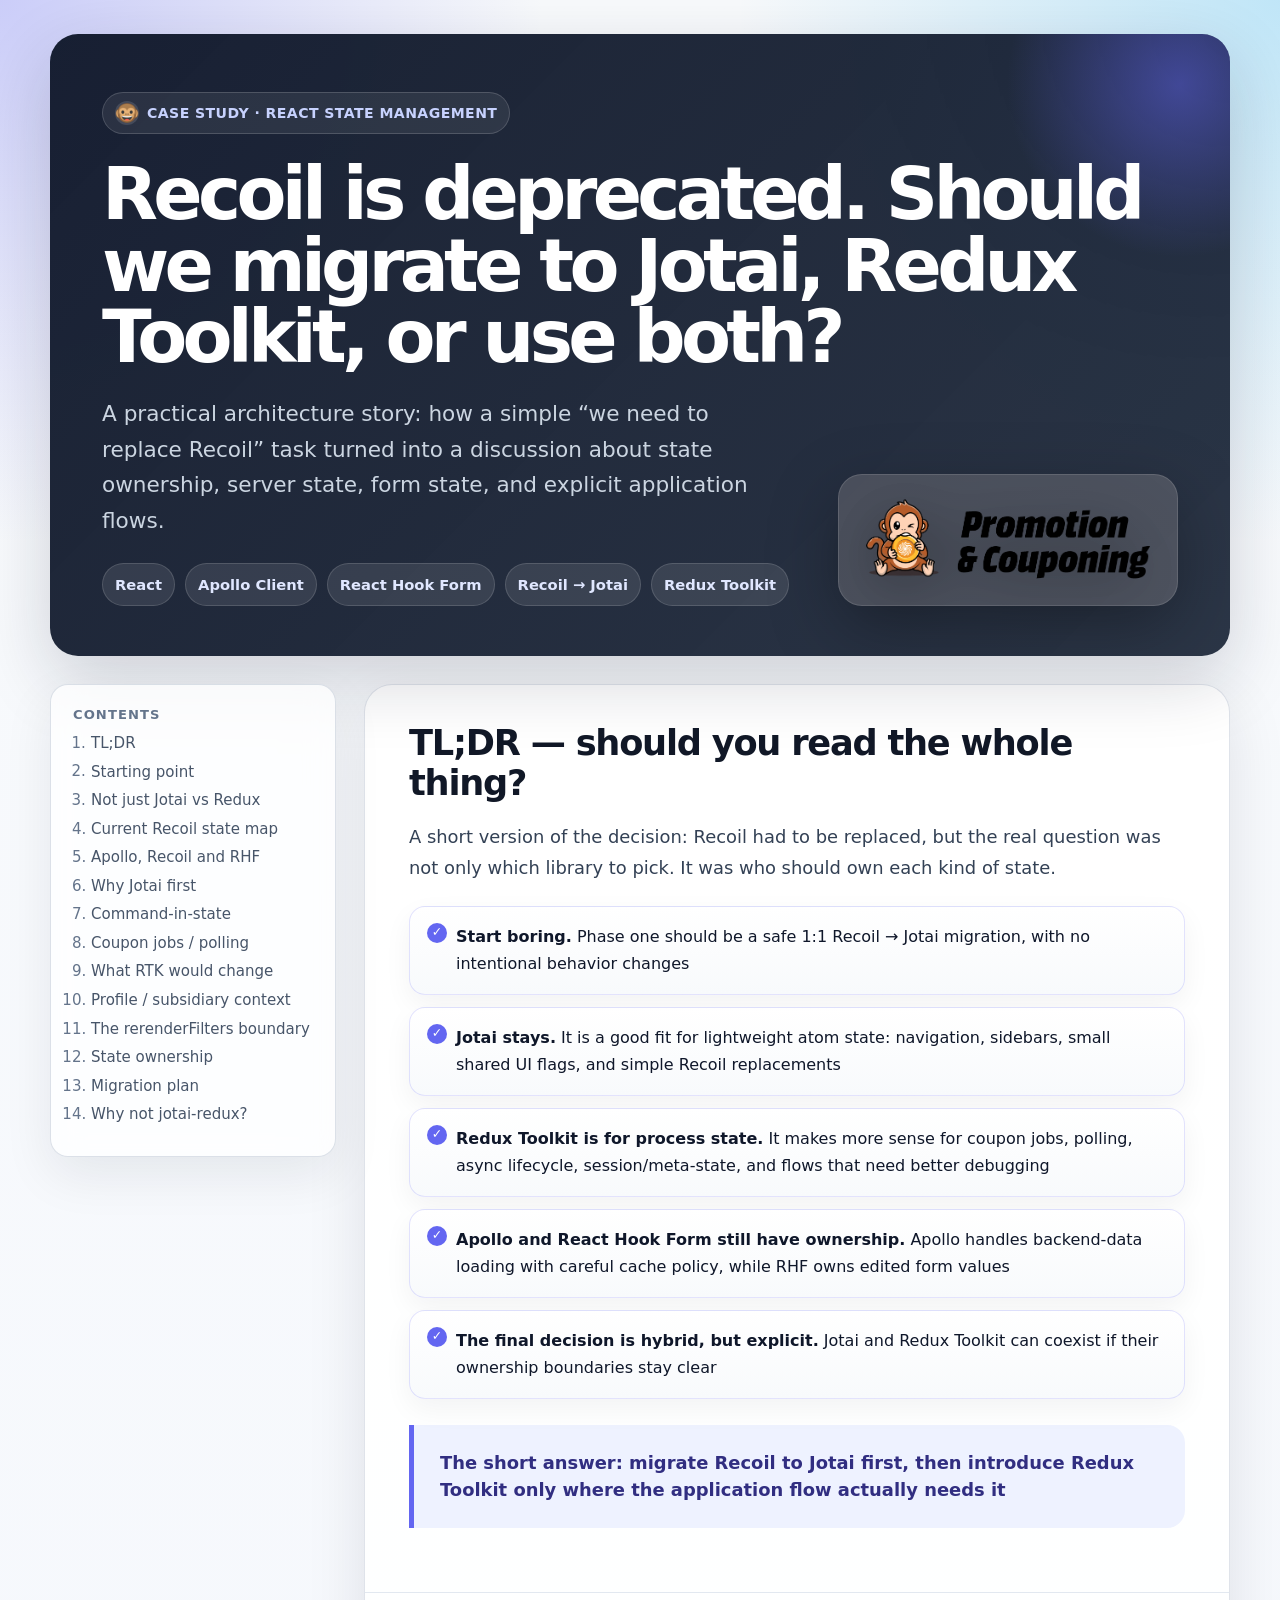
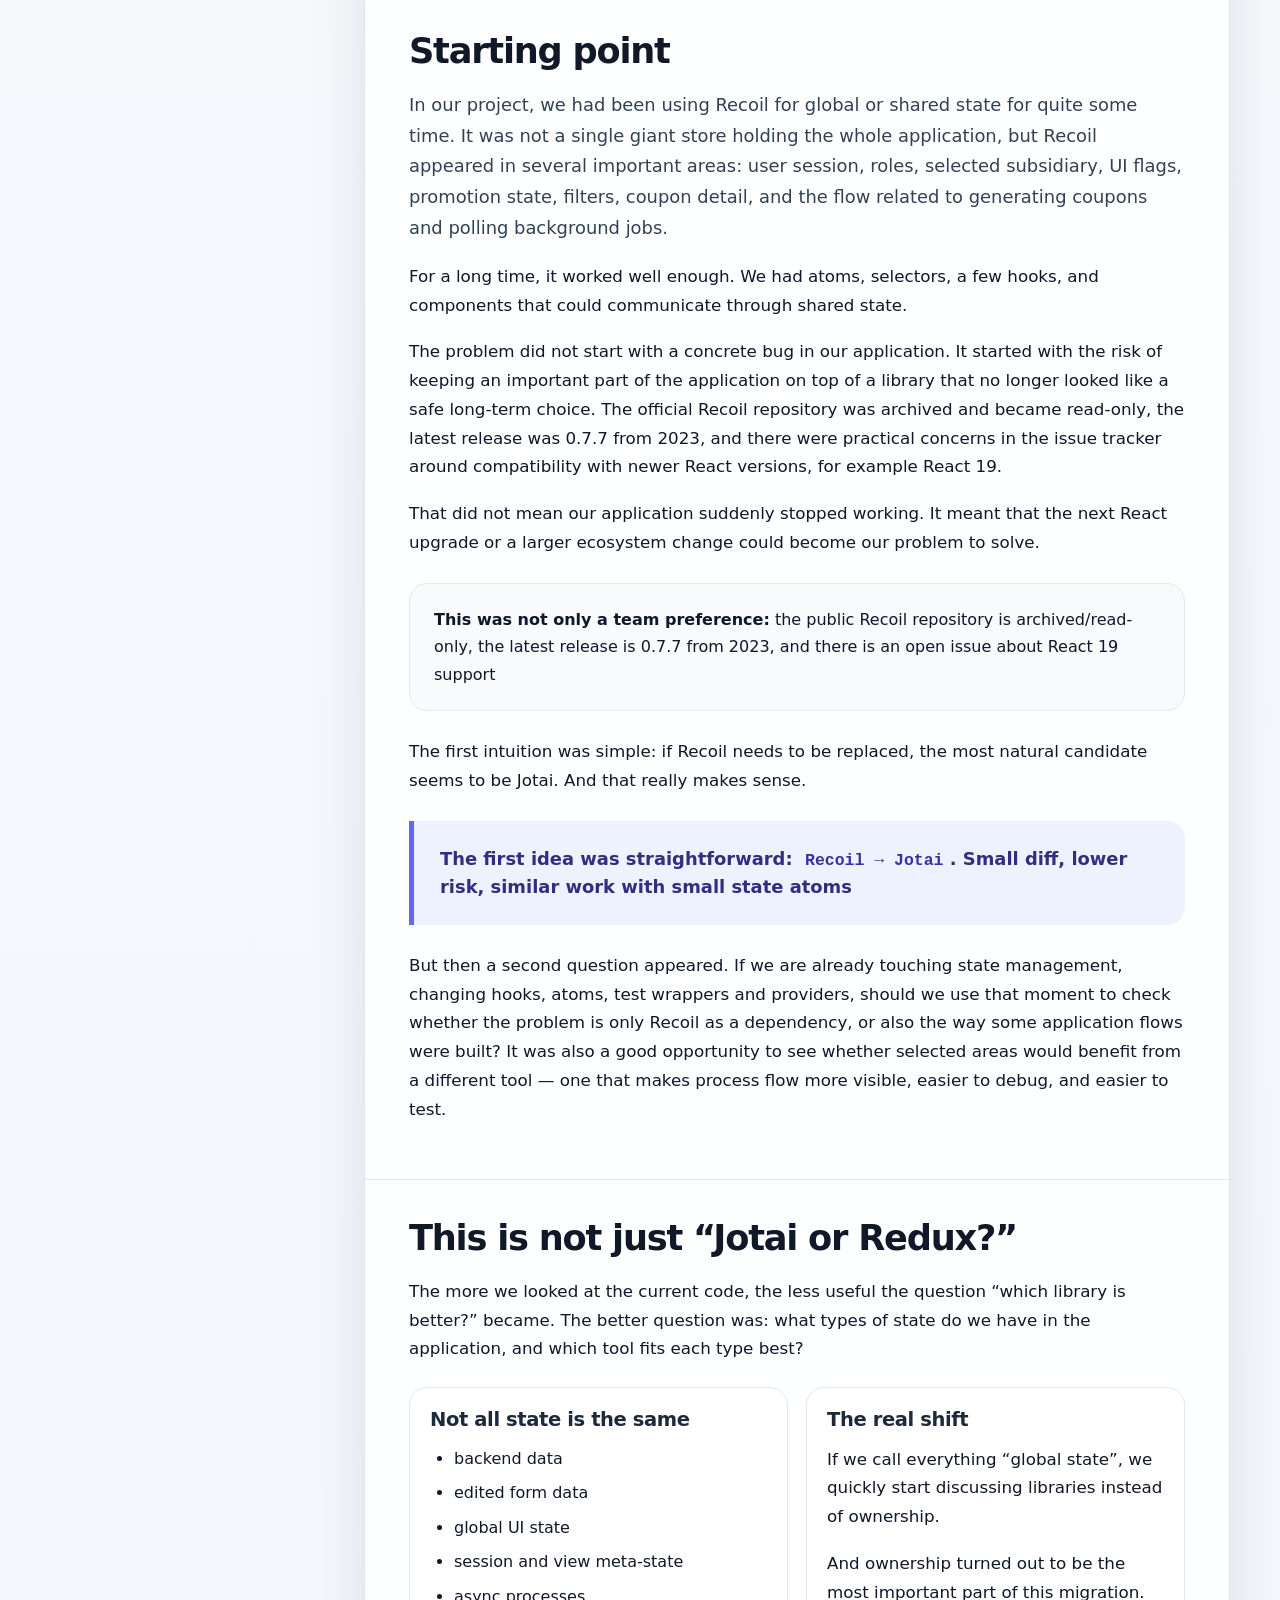
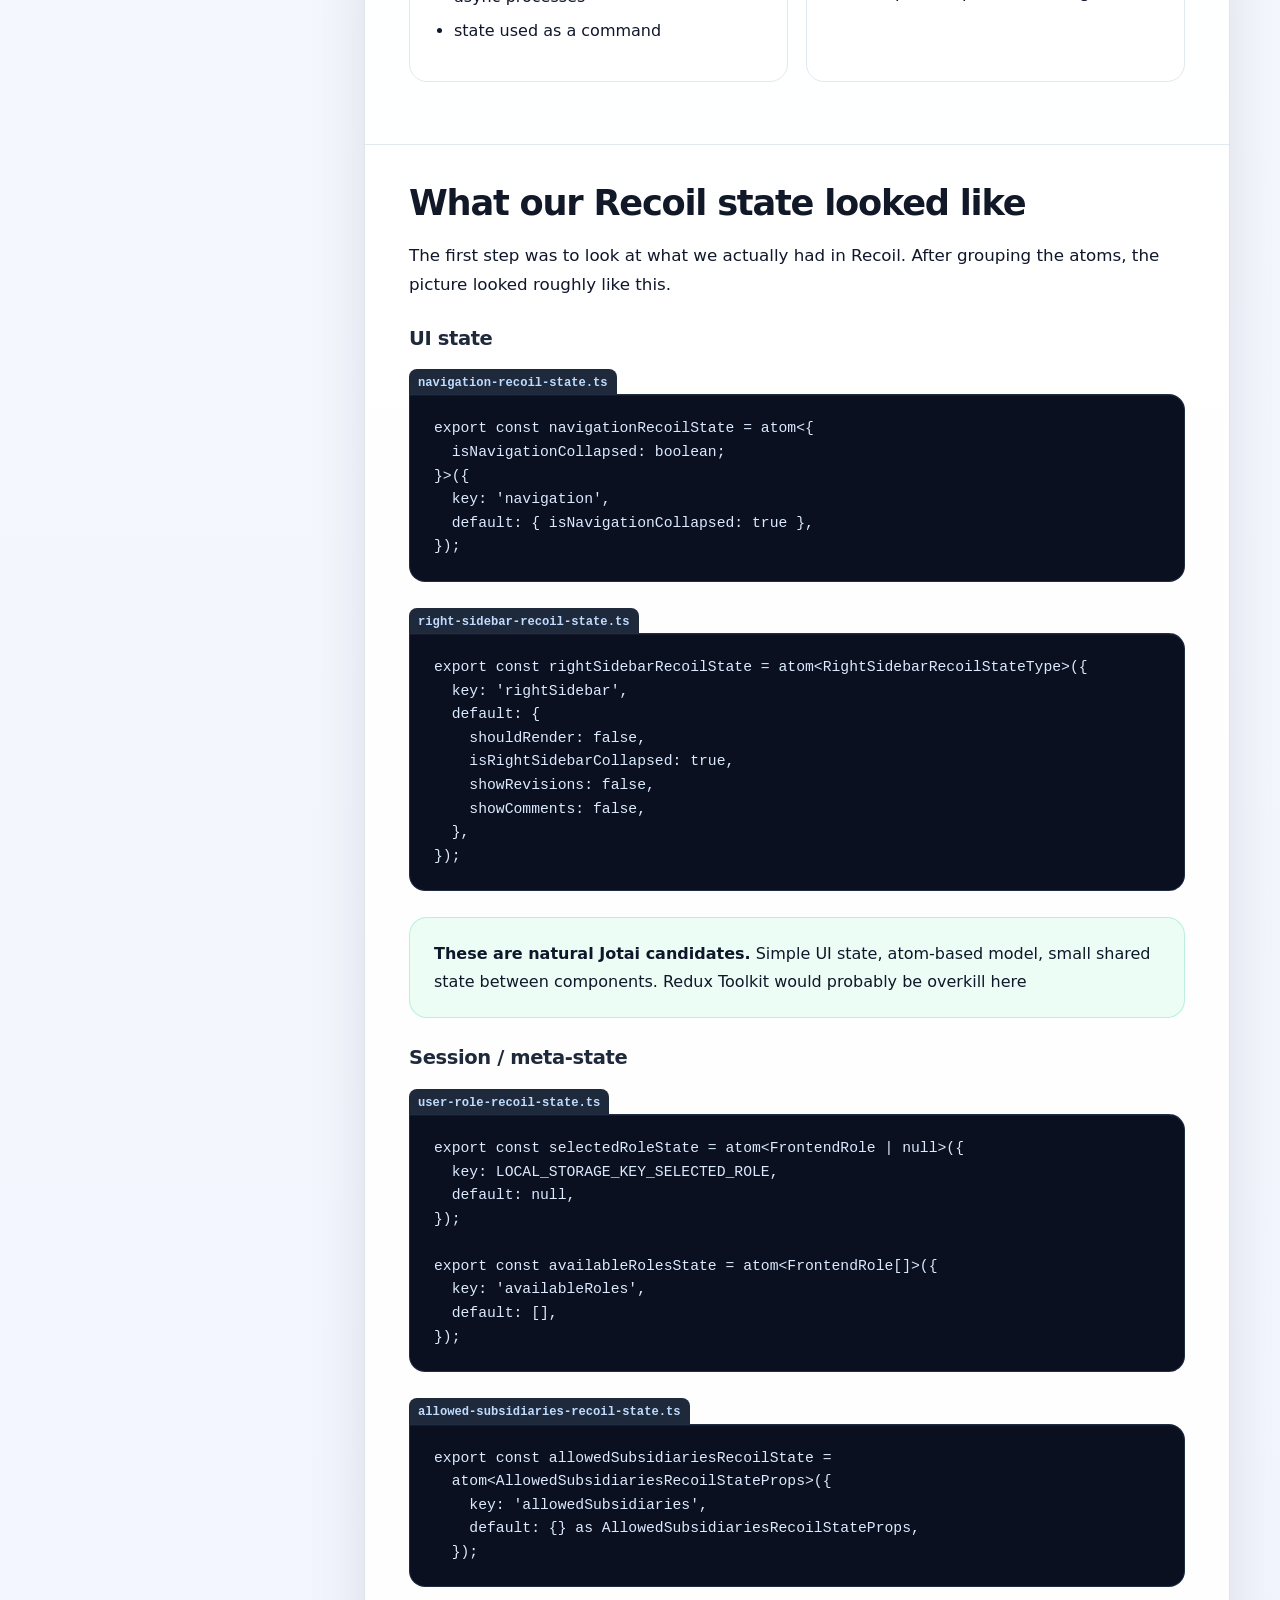
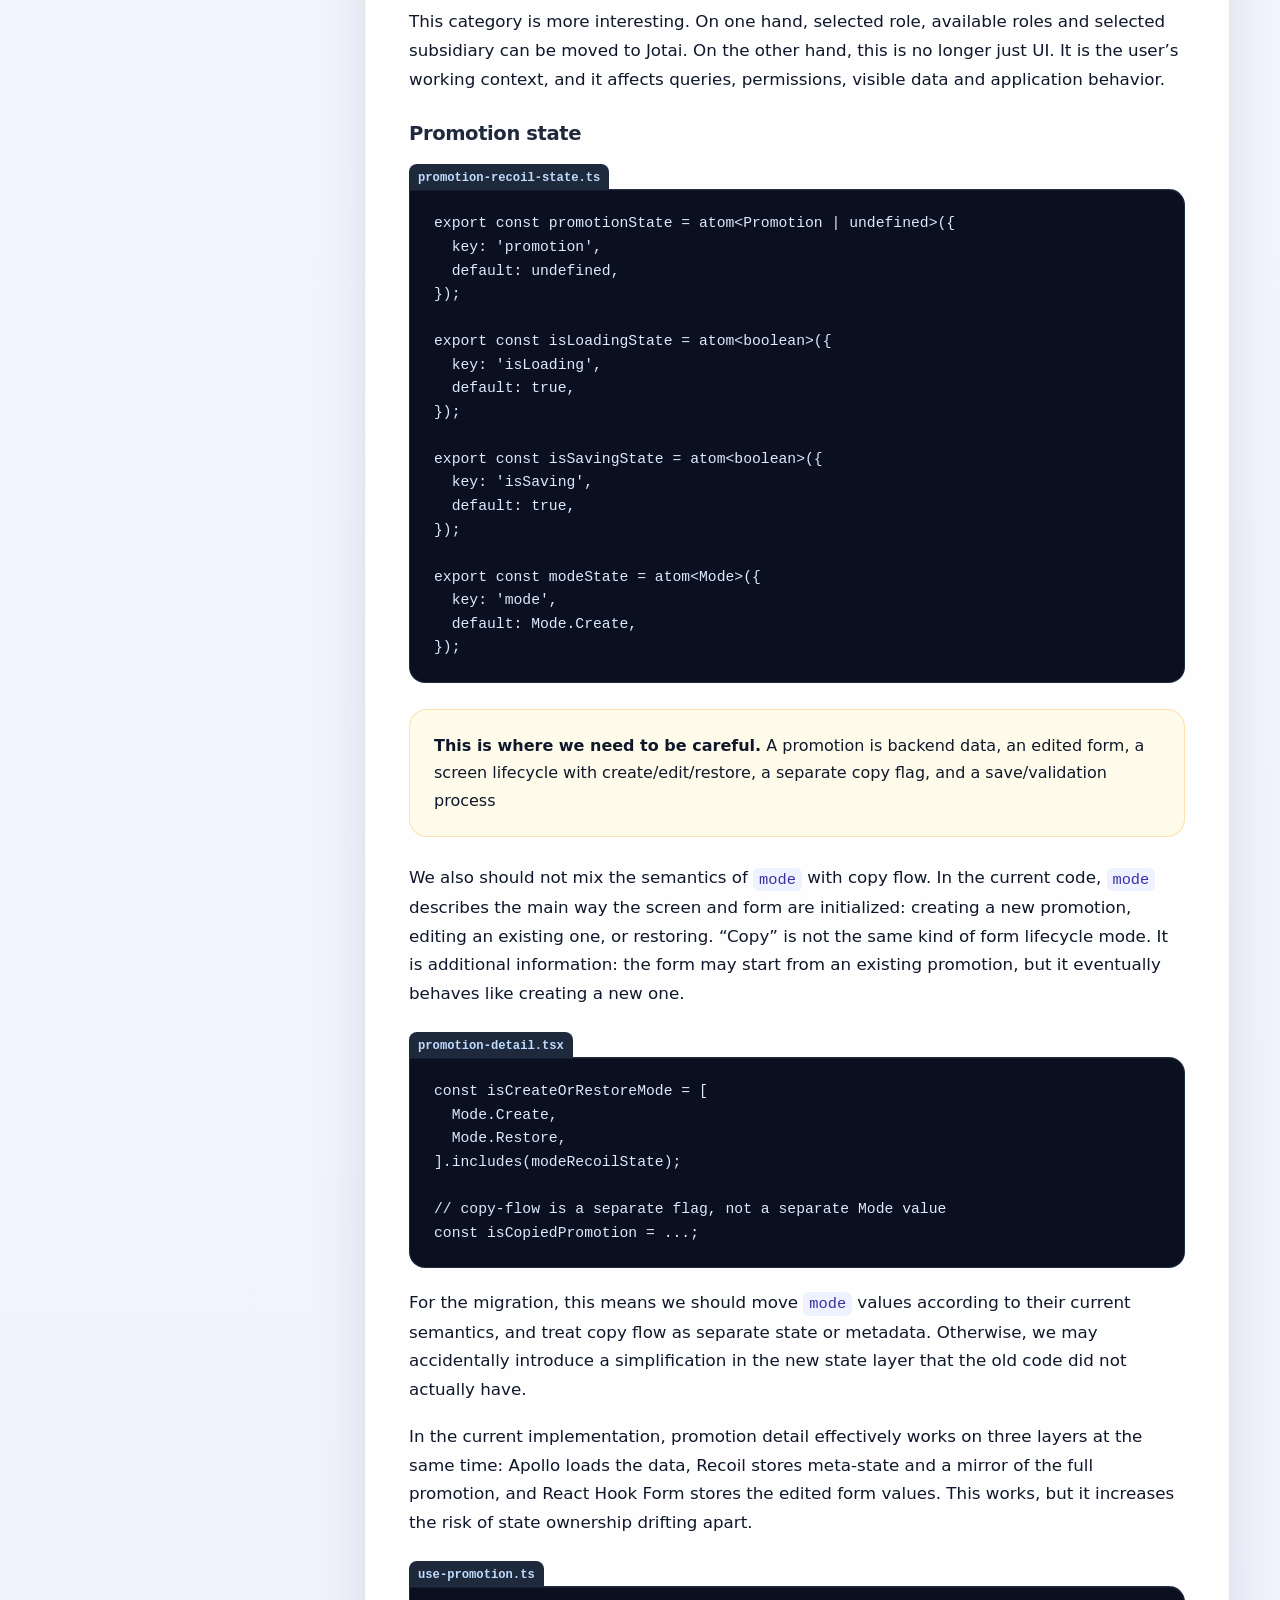
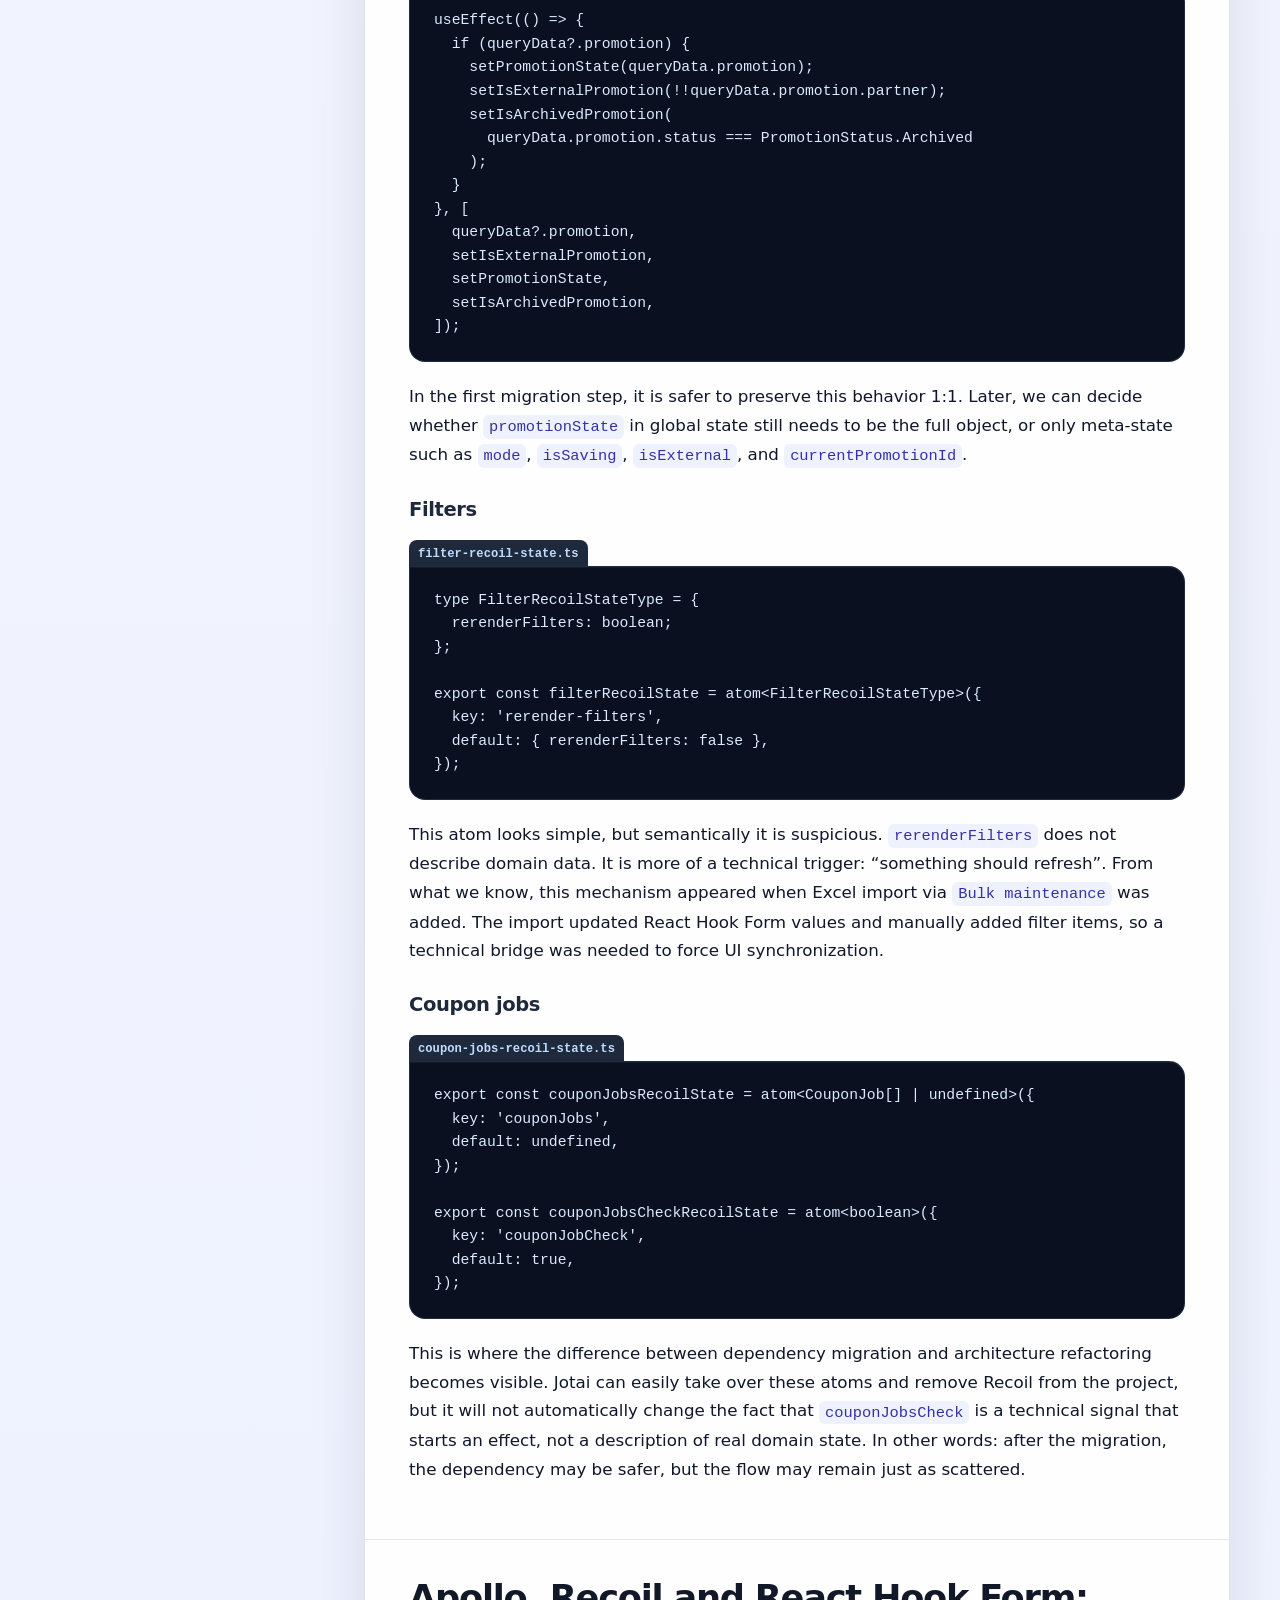
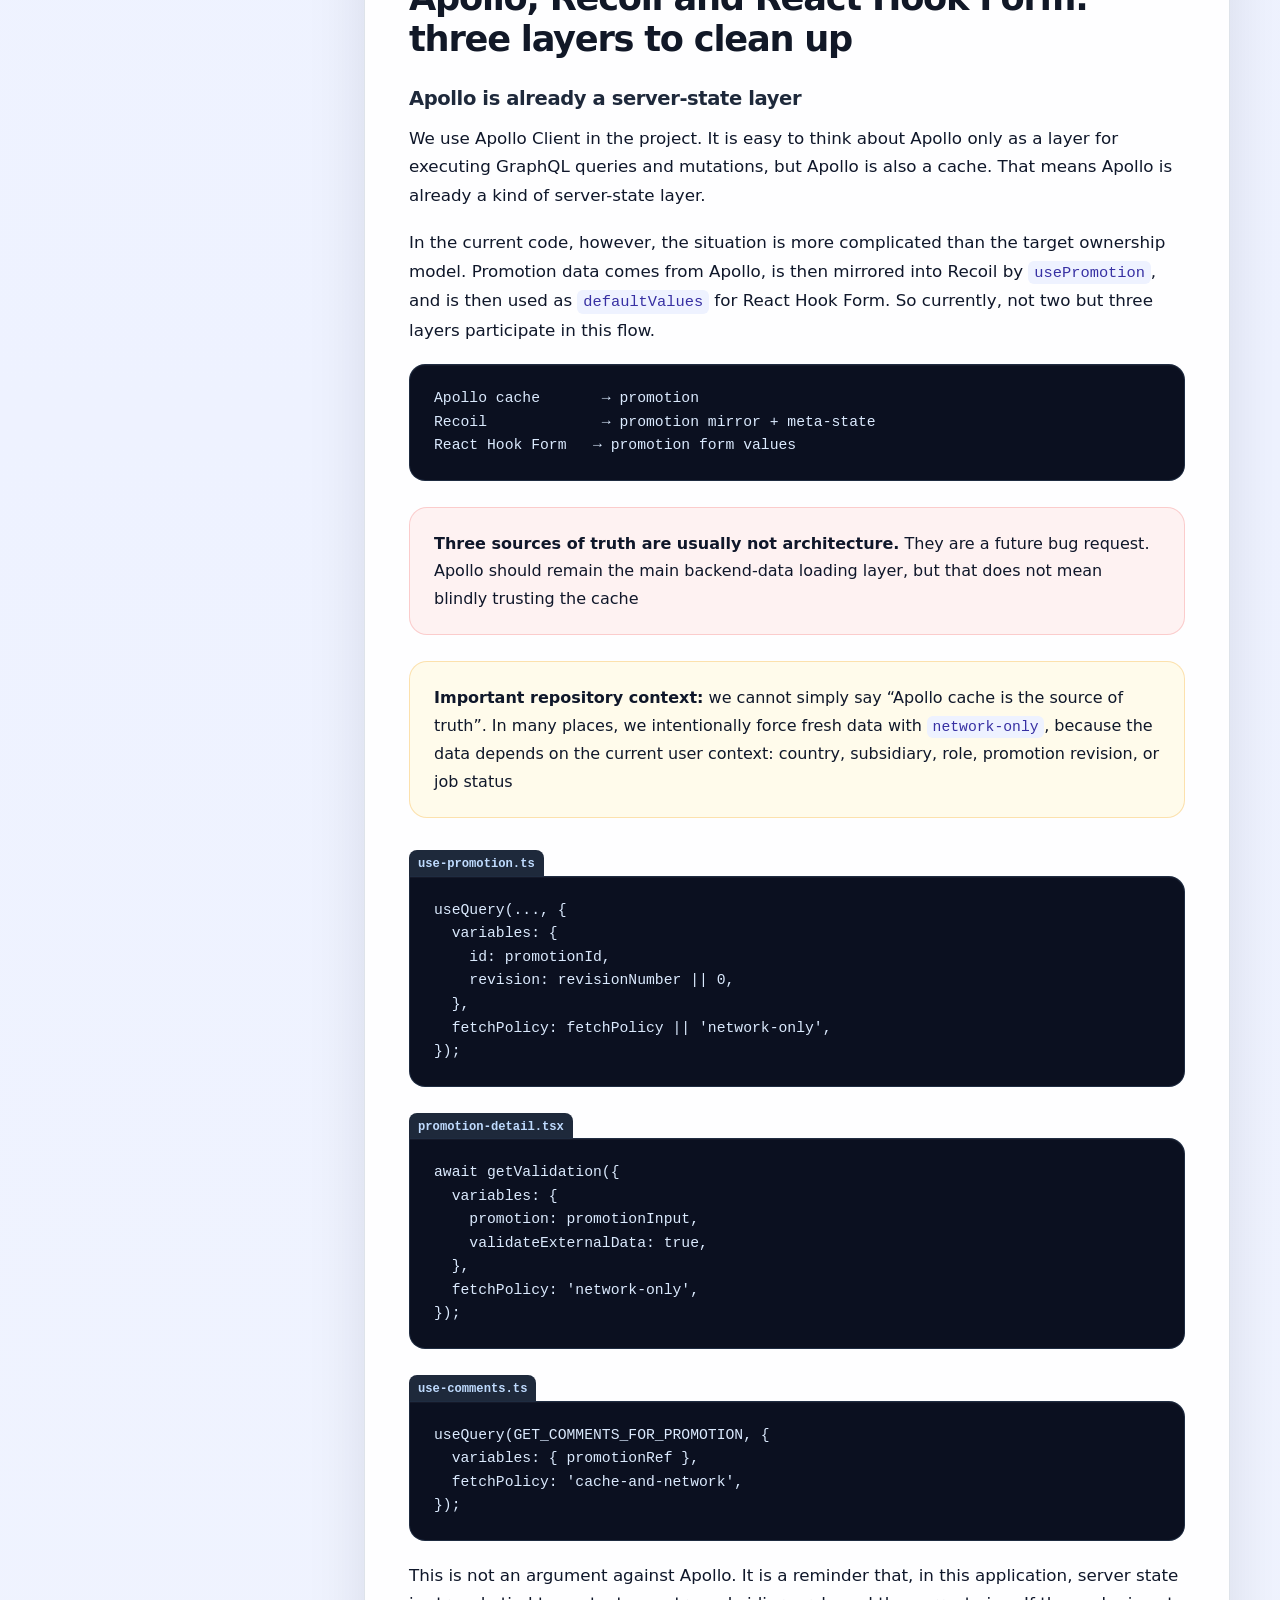
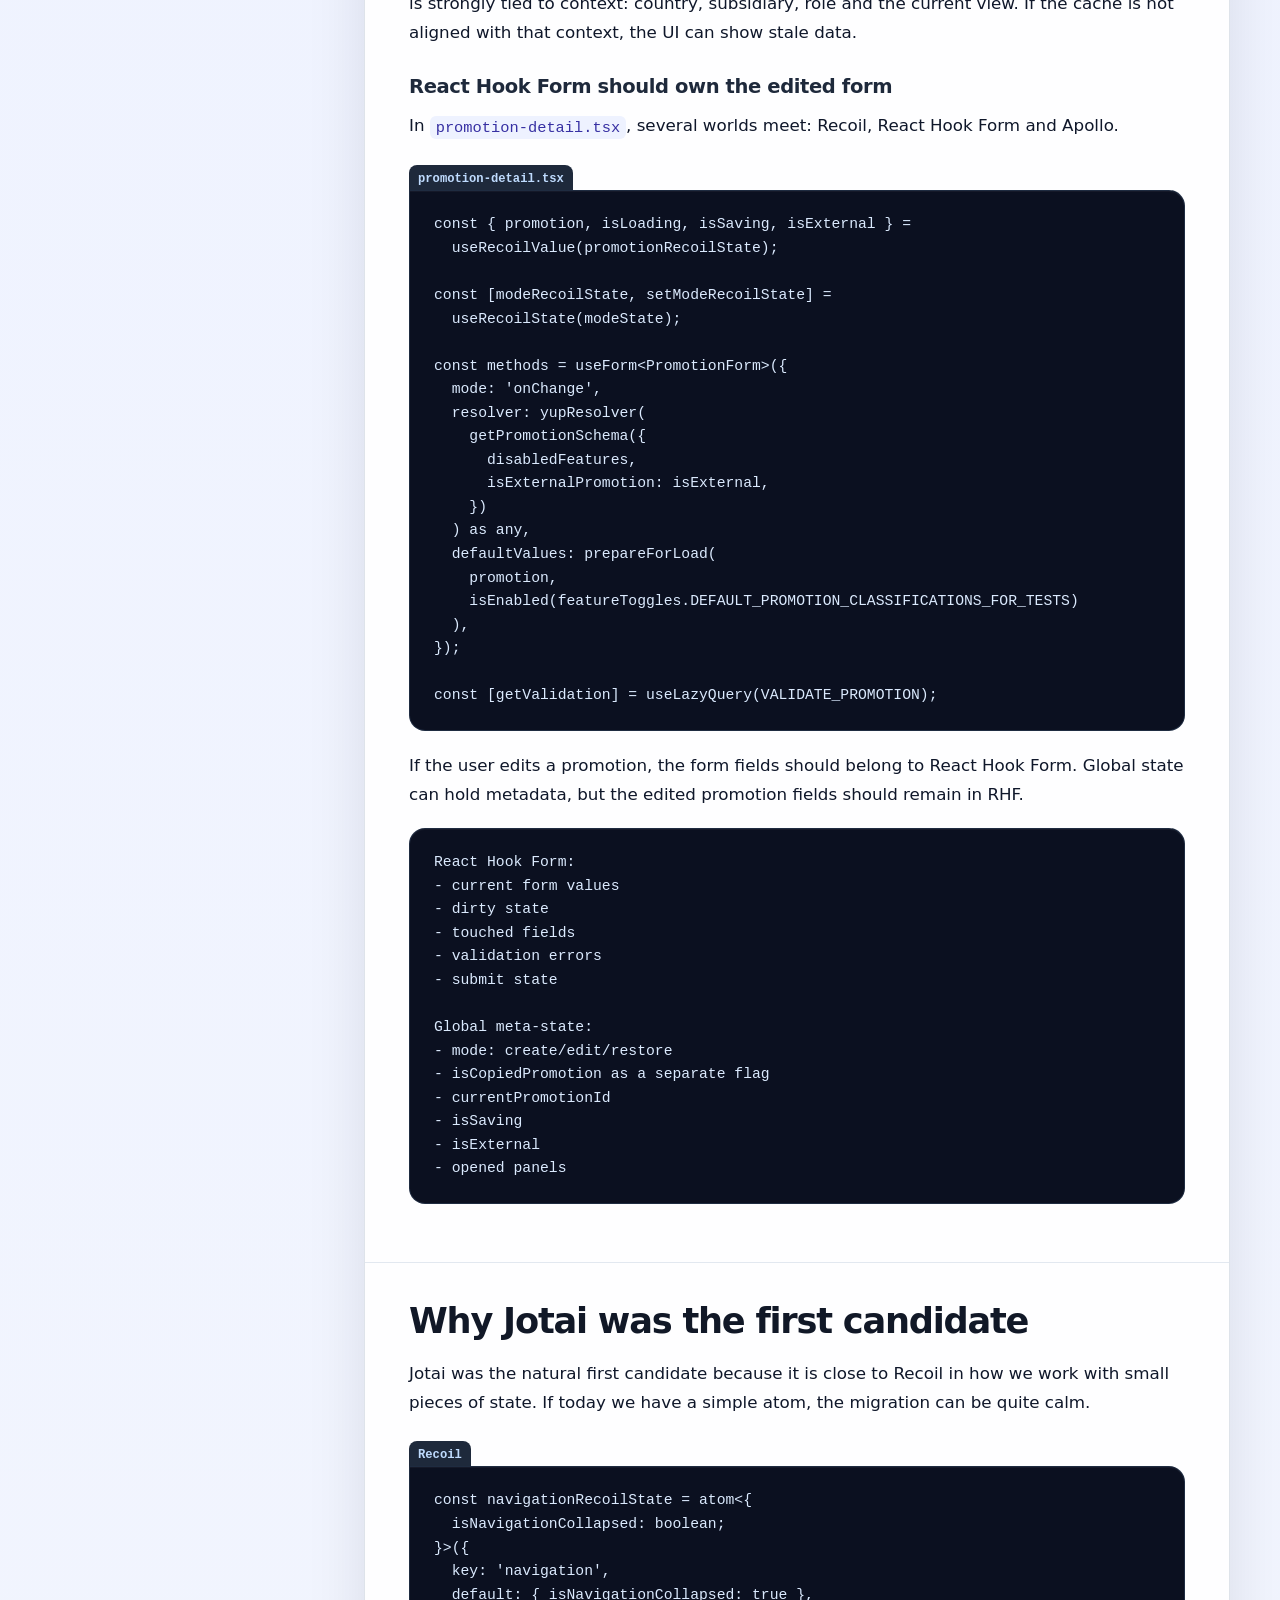
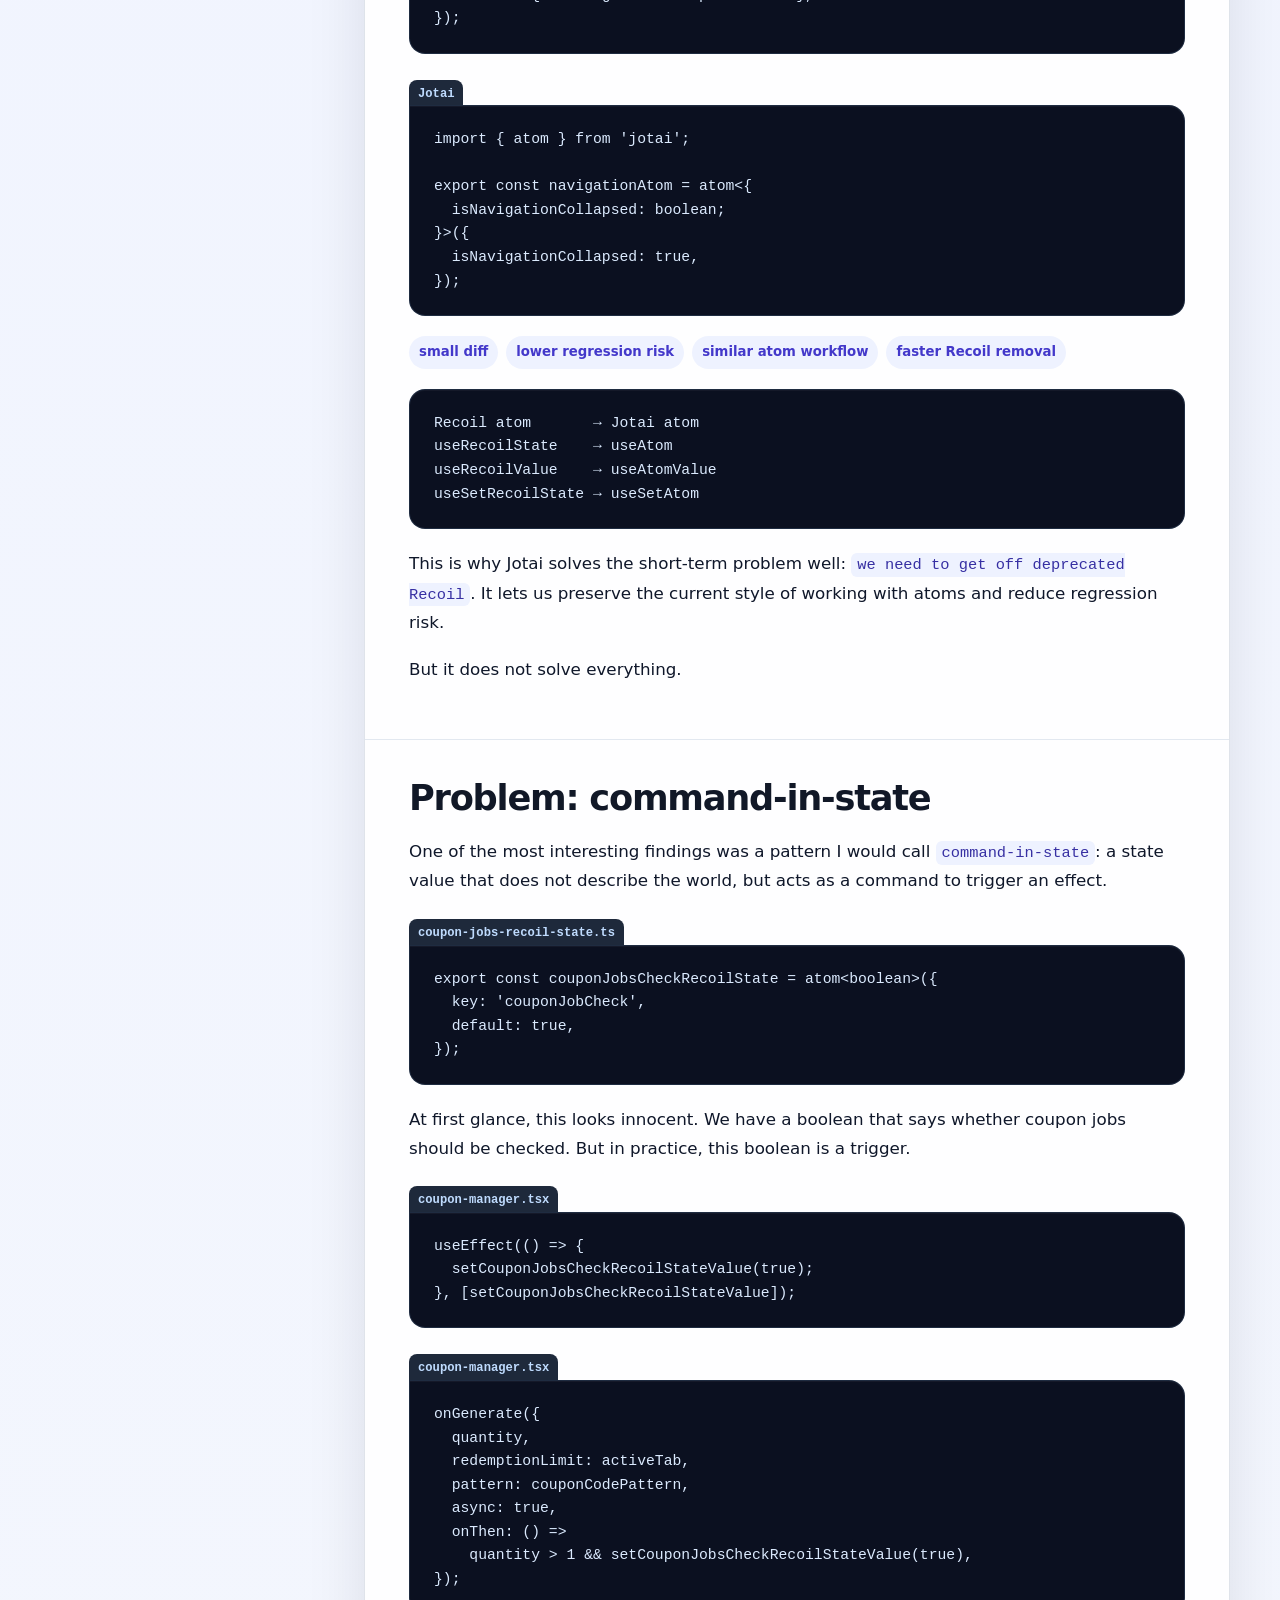
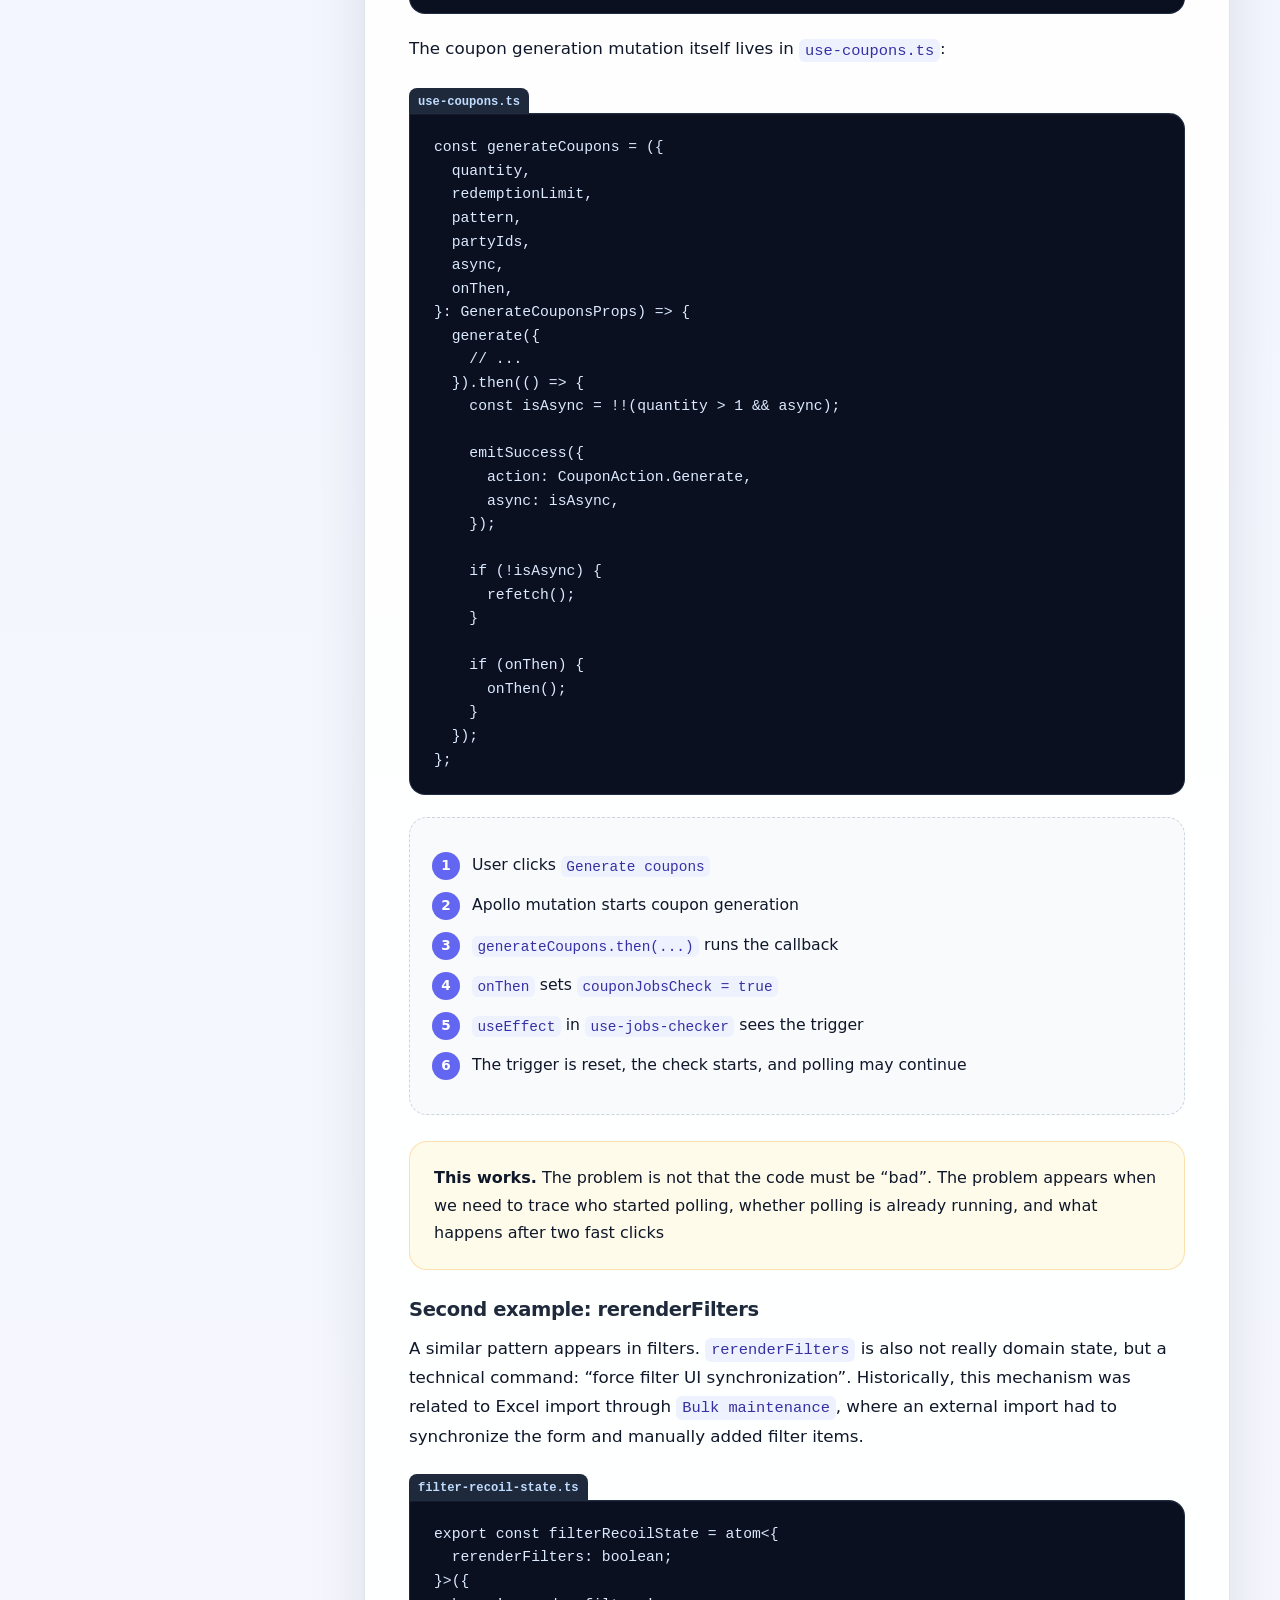
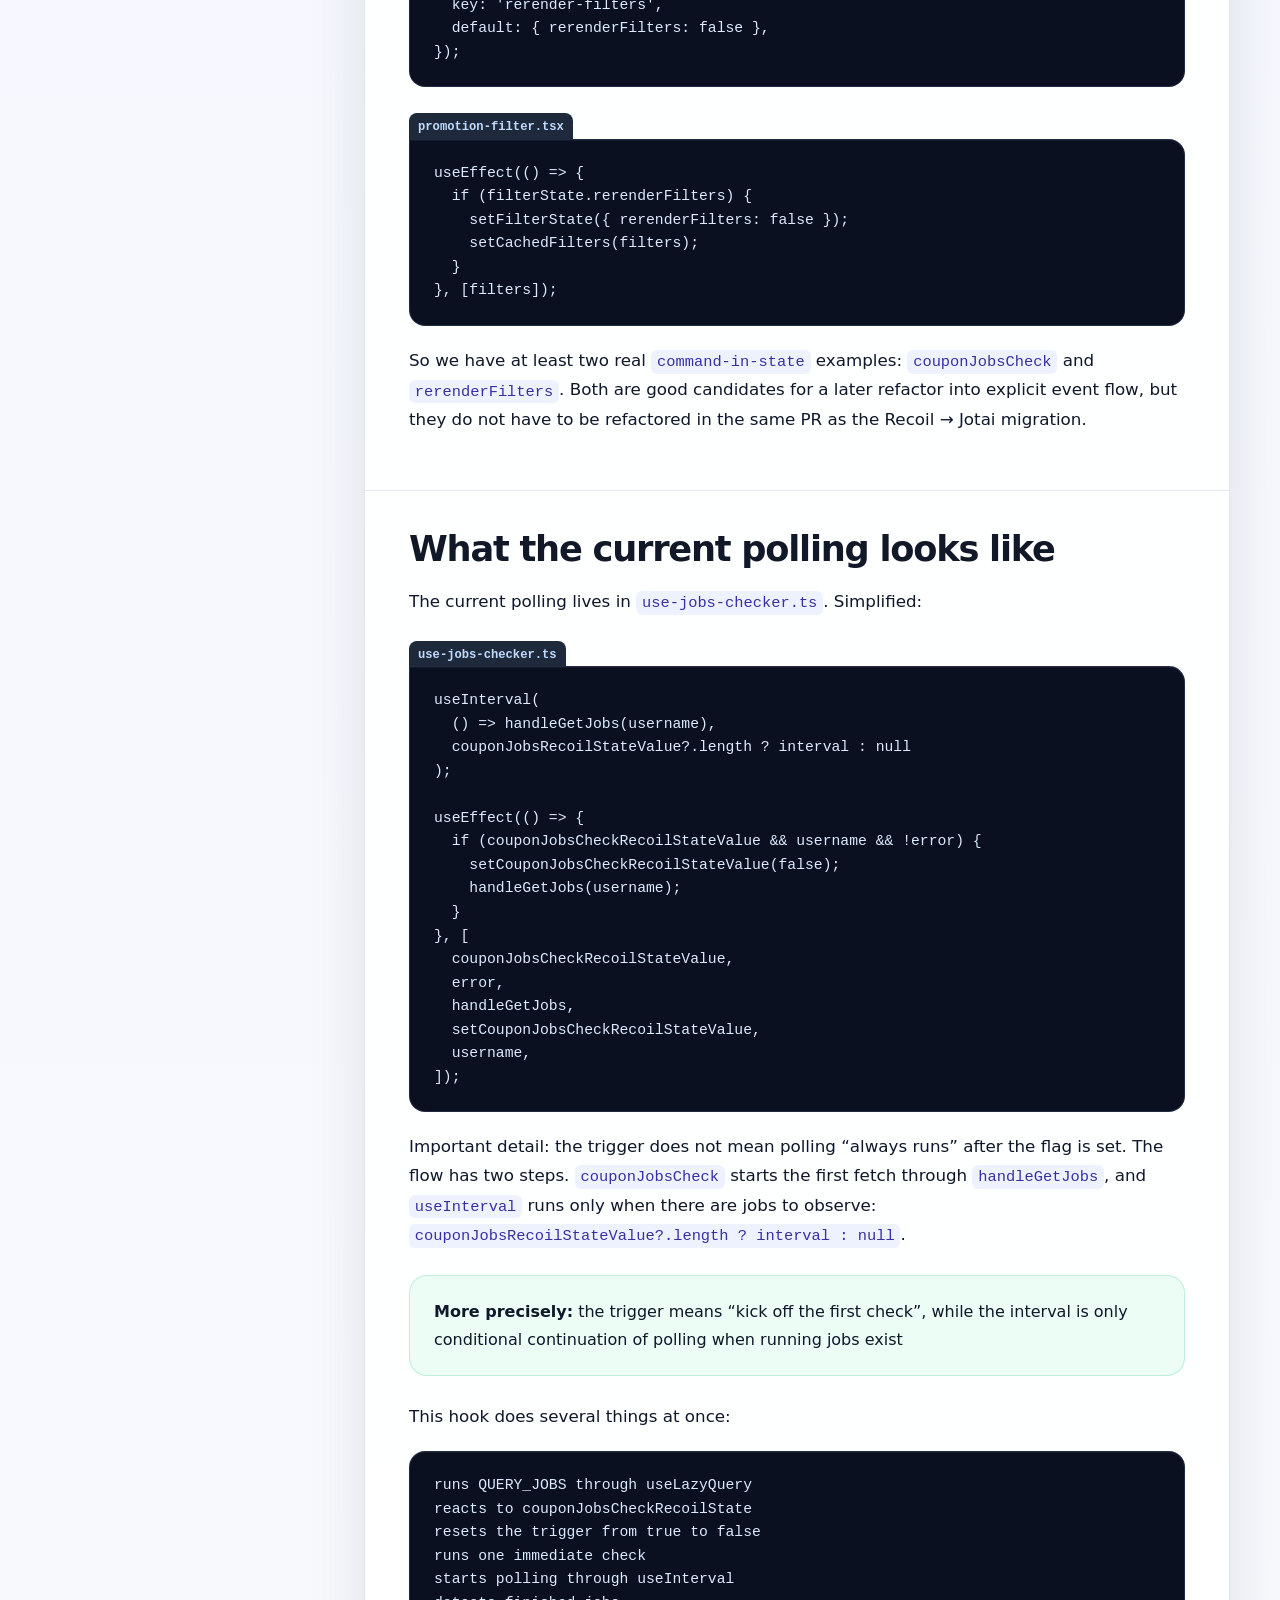
==== commit df1157e7: "part2" ====
--- a/index.html
+++ b/index.html
@@ -7,9 +7,10 @@
   <meta name="description" content="A practical case study about replacing deprecated Recoil with Jotai and selectively introducing Redux Toolkit for explicit application flows." />
   <title>Recoil is deprecated. Should we migrate to Jotai, Redux Toolkit, or use both?</title>
   <link rel="icon" type="image/x-icon" href="./images/favicon.ico" />
-    <link rel="stylesheet" href="./style.css" />
+  <link rel="stylesheet" href="./style.css?v=1.0" />
 
   <!-- jotai-redux docs: atomWithStore creates an atom from a Redux store and is two-way binding. -->
+  <link rel="next" href="./part2/" />
 </head>
 <body>
   <main class="page">
@@ -484,7 +485,7 @@
 Redux Toolkit = explicit process/flow layer</code></pre><p>The most important conclusion is not “Redux Toolkit is better than Jotai”. It is also not “Jotai is enough and Redux is unnecessary”.</p><p>The most important conclusion is: first separate the types of state and their ownership. Only then does choosing a library start to make sense.</p></section>
       </article>
     </div>
-    <footer class="footer-note"><h2>What next?</h2><p>This article is the first part of the story, not the final verdict. The plan is to describe the next steps as they happen: how the migration went, what broke, which assumptions were right, and whether the hybrid approach was actually worth the extra complexity.</p></footer>
+    <footer class="footer-note"><h2>What next?</h2><p>This article is the first part of the story, not the final verdict. The plan is to describe the next steps as they happen: how the migration went, what broke, which assumptions were right, and whether the hybrid approach was actually worth the extra complexity.</p><p><a class="footer-link" href="./part2/">Continue with Part 2: how phase one actually went →</a></p></footer>
   </main>
 </body>
 </html>
--- a/style.css
+++ b/style.css
@@ -787,4 +787,153 @@
     .timeline-row {
         grid-template-columns: 72px minmax(0, 1fr);
     }
-}+}
+
+/* Series navigation */
+a.pill {
+    text-decoration: none;
+}
+
+a.pill:hover {
+    text-decoration: none;
+    background: rgba(255, 255, 255, 0.16);
+}
+
+.footer-link {
+    display: inline-flex;
+    align-items: center;
+    margin-top: 4px;
+    padding: 10px 14px;
+    border: 1px solid rgba(255, 255, 255, 0.16);
+    border-radius: 999px;
+    background: rgba(255, 255, 255, 0.08);
+    color: #e0e7ff;
+    font-weight: 750;
+}
+
+.footer-link:hover {
+    text-decoration: none;
+    background: rgba(255, 255, 255, 0.13);
+}
+
+/* Part 2 additions */
+.section-kicker {
+    display: inline-block;
+    margin-bottom: 12px;
+    color: #4f46e5;
+    font-size: 0.78rem;
+    font-weight: 800;
+    letter-spacing: 0.08em;
+    text-transform: uppercase;
+}
+
+.inline-note {
+    display: inline-flex;
+    padding: 3px 8px;
+    border-radius: 999px;
+    background: #eef2ff;
+    color: #4338ca;
+    font-size: 0.82rem;
+    font-weight: 750;
+}
+
+.stats {
+    grid-column: 1 / -1;
+    display: grid;
+    grid-template-columns: repeat(4, minmax(0, 1fr));
+    gap: 14px;
+    margin-top: 4px;
+    position: relative;
+    z-index: 2;
+}
+
+.stat {
+    padding: 18px;
+    border: 1px solid rgba(255, 255, 255, 0.14);
+    border-radius: 18px;
+    background: rgba(255, 255, 255, 0.10);
+    backdrop-filter: blur(10px);
+}
+
+.stat strong {
+    display: block;
+    color: #fff;
+    font-size: 1.65rem;
+    font-weight: 850;
+    line-height: 1;
+}
+
+.stat span {
+    display: block;
+    margin-top: 8px;
+    color: #cbd5e1;
+    font-size: 0.92rem;
+    line-height: 1.3;
+}
+
+.stat small {
+    display: block;
+    margin-top: 6px;
+    color: #a5b4fc;
+    font-size: 0.78rem;
+}
+
+.diff-grid {
+    display: grid;
+    grid-template-columns: 1fr 1fr;
+    gap: 0;
+    overflow: hidden;
+    margin: 20px 0;
+    border: 1px solid rgba(147, 197, 253, 0.15);
+    border-radius: 16px;
+    background: var(--code-bg);
+}
+
+.diff-side,
+.diff-before,
+.diff-after {
+    min-width: 0;
+}
+
+.diff-side + .diff-side,
+.diff-after {
+    border-left: 1px solid rgba(147, 197, 253, 0.15);
+}
+
+.diff-label {
+    padding: 12px 18px 0;
+    background: var(--code-bg);
+    font-family: ui-monospace, SFMono-Regular, Menlo, Monaco, Consolas, "Liberation Mono", monospace;
+    font-size: 0.76rem;
+    font-weight: 700;
+}
+
+.diff-before .diff-label {
+    color: #fca5a5;
+}
+
+.diff-after .diff-label {
+    color: #86efac;
+}
+
+.diff-grid pre {
+    margin: 0;
+    padding: 18px;
+    border: 0;
+    border-radius: 0;
+    background: transparent;
+    box-shadow: none;
+}
+
+@media (max-width: 980px) {
+    .stats,
+    .diff-grid {
+        grid-template-columns: 1fr;
+    }
+
+    .diff-side + .diff-side,
+    .diff-after {
+        border-left: 0;
+        border-top: 1px solid rgba(147, 197, 253, 0.15);
+    }
+}
